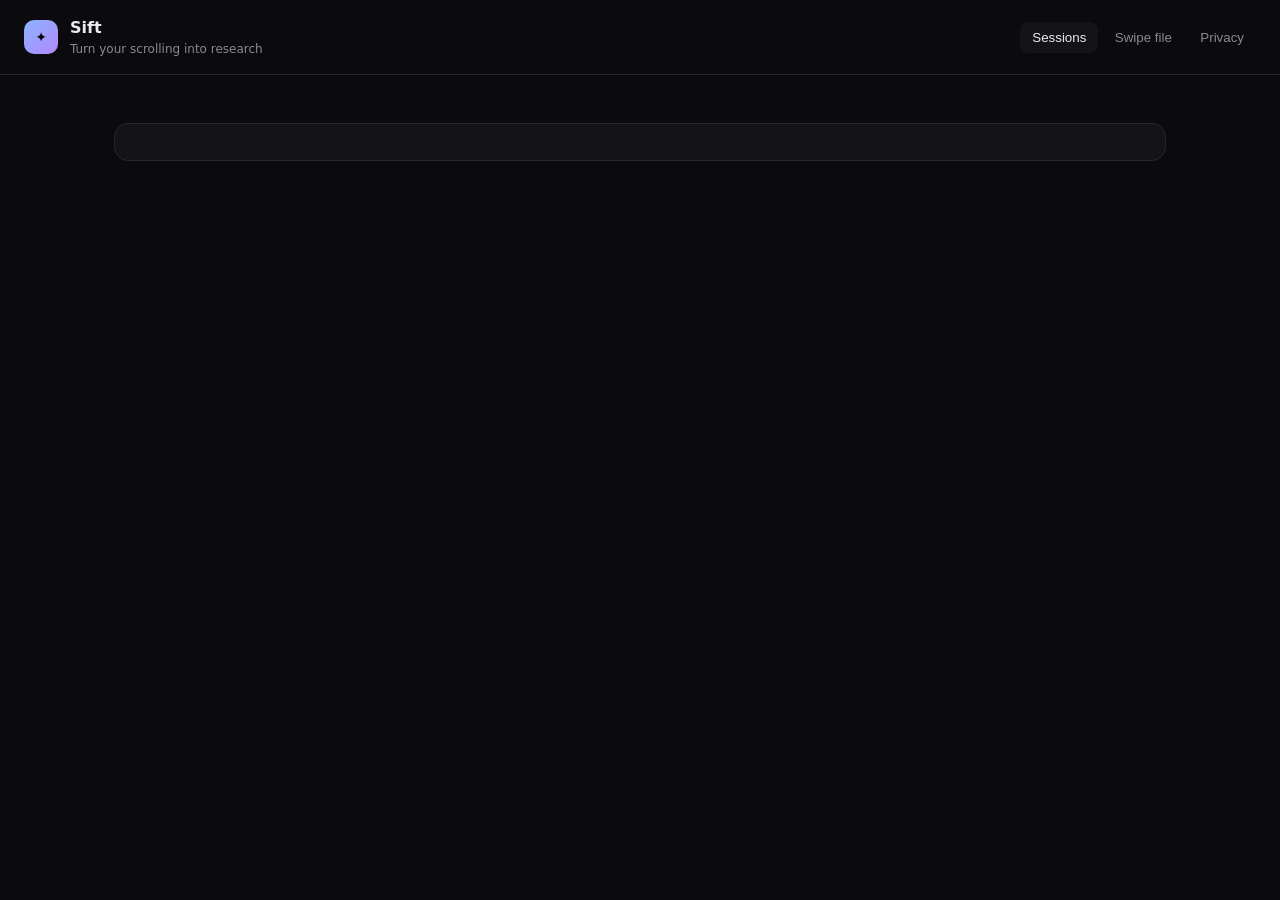
==== extension/dashboard/dashboard.html @ 5f5842a9 "Initial Sift project setup" ====
<!doctype html>
<html>
<head>
  <meta charset="utf-8" />
  <title>Sift — Dashboard</title>
  <link rel="stylesheet" href="dashboard.css" />
</head>
<body>
  <nav class="top">
    <div class="brand">
      <div class="logo">✦</div>
      <div>
        <div class="name">Sift</div>
        <div class="tag">Turn your scrolling into research</div>
      </div>
    </div>
    <div class="tabs">
      <button data-tab="sessions" class="active">Sessions</button>
      <button data-tab="saves">Swipe file</button>
      <button data-tab="privacy">Privacy</button>
    </div>
  </nav>

  <main>
    <section id="tab-sessions" class="tab">
      <div class="empty" id="sessionsEmpty" hidden>
        No sessions yet. Open X or LinkedIn, click the Sift icon, and flip Research Mode on.
      </div>
      <div id="sessionsList" class="list"></div>
      <div id="sessionDetail" class="detail"></div>
    </section>

    <section id="tab-saves" class="tab" hidden>
      <div class="empty" id="savesEmpty" hidden>
        No saves yet. Hover a post on X or LinkedIn and click “Save to Sift.”
      </div>
      <div id="savesList" class="saves-grid"></div>
    </section>

    <section id="tab-privacy" class="tab" hidden>
      <h2>What Sift captures</h2>
      <ul>
        <li>Visible post text + author handle on X and LinkedIn</li>
        <li>Dwell time (how long a post stayed on screen)</li>
        <li>Clicks you make inside post containers (comments / profile / link)</li>
        <li>Post URLs for later review</li>
      </ul>
      <h2>What Sift never captures</h2>
      <ul>
        <li>DMs, settings pages, or anything on a blocked path</li>
        <li>Keystrokes outside post-action buttons</li>
        <li>Screenshots (not in this version — opt-in only in the future)</li>
      </ul>
      <h2>Where it lives</h2>
      <p>All data lives in <code>chrome.storage.local</code> on this device. There is no server. Nothing is uploaded.</p>

      <div class="row">
        <button id="exportBtn" class="primary">Export JSON</button>
        <button id="wipeBtn" class="danger">Wipe all data</button>
      </div>
    </section>
  </main>

  <script src="../lib/storage.js"></script>
  <script src="../lib/analyzer.js"></script>
  <script src="dashboard.js"></script>
</body>
</html>
---- extension/dashboard/dashboard.css ----
:root {
    --bg: #0b0b0d;
    --panel: #141418;
    --panel2: #1b1b21;
    --line: #262630;
    --text: #eaeaf0;
    --mute: #8a8a96;
    --accent: #8ab4ff;
    --accent2: #b388ff;
    --danger: #ff5a5a;
    --good: #2ecc71;
  }
  * { box-sizing: border-box; }
  html, body { margin: 0; padding: 0; background: var(--bg); color: var(--text); font: 14px/1.5 -apple-system, system-ui, sans-serif; }
  a { color: var(--accent); }
  code { background: #222; padding: 1px 6px; border-radius: 4px; font-size: 12px; }
  
  .top {
    display: flex; justify-content: space-between; align-items: center;
    padding: 16px 24px; border-bottom: 1px solid var(--line);
    position: sticky; top: 0; background: var(--bg); z-index: 10;
  }
  .brand { display: flex; align-items: center; gap: 12px; }
  .logo {
    width: 34px; height: 34px; border-radius: 10px;
    background: linear-gradient(135deg, var(--accent), var(--accent2));
    display: grid; place-items: center; color: #0b0b0d; font-weight: 800;
  }
  .name { font-weight: 700; font-size: 16px; }
  .tag { color: var(--mute); font-size: 12px; }
  .tabs button {
    background: transparent; color: var(--mute); border: 0; padding: 8px 12px;
    border-radius: 8px; cursor: pointer; font: 600 13px inherit;
  }
  .tabs button.active { color: var(--text); background: var(--panel); }
  
  main { max-width: 1100px; margin: 0 auto; padding: 24px; }
  
  .empty {
    border: 1px dashed var(--line); border-radius: 12px;
    padding: 40px; text-align: center; color: var(--mute);
  }
  
  /* Sessions */
  .list { display: grid; gap: 10px; margin-bottom: 24px; }
  .session-card {
    background: var(--panel); border: 1px solid var(--line);
    border-radius: 12px; padding: 14px 16px; cursor: pointer;
    display: grid; grid-template-columns: 1fr auto; gap: 10px;
  }
  .session-card:hover { border-color: #3a3a44; }
  .session-card .title { font-weight: 600; }
  .session-card .sub { color: var(--mute); font-size: 12px; margin-top: 2px; }
  .session-card .stat { color: var(--accent); font-size: 12px; }
  
  .detail {
    background: var(--panel); border: 1px solid var(--line);
    border-radius: 14px; padding: 18px 20px;
  }
  .detail h2 { margin: 0 0 4px; }
  .detail .muted { color: var(--mute); font-size: 13px; margin-bottom: 16px; }
  .kpis { display: grid; grid-template-columns: repeat(4, 1fr); gap: 10px; margin-bottom: 18px; }
  .kpi {
    background: var(--panel2); border: 1px solid var(--line);
    border-radius: 10px; padding: 10px 12px;
  }
  .kpi .n { font-size: 20px; font-weight: 700; }
  .kpi .l { color: var(--mute); font-size: 11px; text-transform: uppercase; letter-spacing: 0.04em; }
  
  .section-title {
    font-size: 12px; color: var(--mute); letter-spacing: 0.08em;
    text-transform: uppercase; margin: 18px 0 8px;
  }
  .patterns { display: grid; gap: 8px; }
  .pattern-row {
    background: var(--panel2); border: 1px solid var(--line);
    border-radius: 10px; padding: 10px 12px; display: flex; justify-content: space-between;
  }
  .pattern-row .label { font-weight: 600; }
  .pattern-row .count { color: var(--mute); font-size: 12px; }
  .confidence {
    font-size: 10.5px; text-transform: uppercase; letter-spacing: 0.08em;
    padding: 2px 6px; border-radius: 4px; margin-left: 8px;
  }
  .confidence.low { background: #2a2a33; color: #aaa; }
  .confidence.medium { background: #2a3a2a; color: #8fe08f; }
  .confidence.high { background: #2d2a3a; color: #b388ff; }
  
  .paused-list { display: grid; gap: 10px; }
  .paused-card {
    background: var(--panel2); border: 1px solid var(--line);
    border-radius: 10px; padding: 12px 14px;
  }
  .paused-card .meta { color: var(--mute); font-size: 12px; }
  .paused-card .txt { margin: 6px 0; }
  .paused-card .row { display: flex; gap: 10px; align-items: center; font-size: 12px; }
  .hook-chip {
    background: #22222a; color: #ddd; border-radius: 999px;
    padding: 2px 8px; font-size: 11px;
  }
  
  .draft-ideas { display: grid; gap: 8px; }
  .draft-card {
    background: linear-gradient(135deg, #1a1a24, #17171b);
    border: 1px solid #2d2d3a; border-radius: 10px; padding: 12px 14px;
  }
  
  /* Saves */
  .saves-grid { display: grid; grid-template-columns: repeat(auto-fill, minmax(300px, 1fr)); gap: 12px; }
  .save-card {
    background: var(--panel); border: 1px solid var(--line);
    border-radius: 12px; padding: 12px 14px;
  }
  .save-card .head { display: flex; justify-content: space-between; color: var(--mute); font-size: 12px; }
  .save-card .txt { margin: 8px 0; }
  .save-card .hook { font-size: 11px; color: var(--accent); text-transform: uppercase; letter-spacing: 0.06em; }
  
  /* Privacy */
  h2 { font-size: 18px; margin: 20px 0 8px; }
  .row { display: flex; gap: 10px; margin-top: 24px; }
  button.primary, button.danger {
    border: 0; padding: 10px 14px; border-radius: 8px; font: 600 13px inherit; cursor: pointer;
  }
  button.primary { background: var(--accent); color: #0b0b0d; }
  button.danger { background: #3a1f1f; color: var(--danger); }
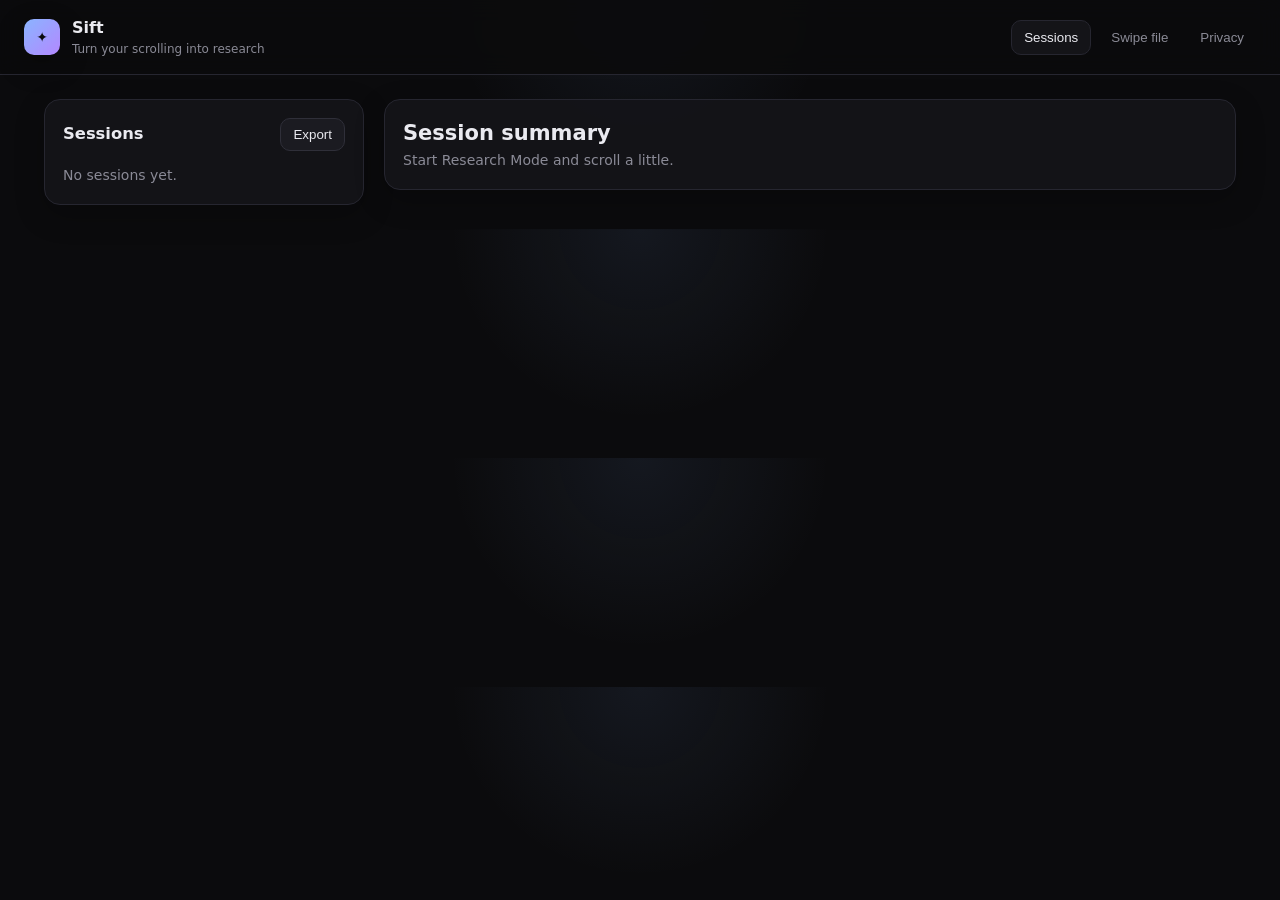
==== commit 92bbc989: "Improve LinkedIn capture and upgrade Sift dashboard" ====
--- a/extension/dashboard/dashboard.html
+++ b/extension/dashboard/dashboard.html
@@ -1,12 +1,13 @@
 <!doctype html>
-<html>
+<html lang="en">
 <head>
   <meta charset="utf-8" />
-  <title>Sift — Dashboard</title>
+  <meta name="viewport" content="width=device-width,initial-scale=1" />
+  <title>Sift Dashboard</title>
   <link rel="stylesheet" href="dashboard.css" />
 </head>
 <body>
-  <nav class="top">
+  <header class="topbar">
     <div class="brand">
       <div class="logo">✦</div>
       <div>
@@ -14,55 +15,67 @@
         <div class="tag">Turn your scrolling into research</div>
       </div>
     </div>
+
     <div class="tabs">
-      <button data-tab="sessions" class="active">Sessions</button>
-      <button data-tab="saves">Swipe file</button>
-      <button data-tab="privacy">Privacy</button>
+      <button class="active" data-tab="sessions" type="button">Sessions</button>
+      <button data-tab="swipe" type="button">Swipe file</button>
+      <button data-tab="privacy" type="button">Privacy</button>
     </div>
-  </nav>
+  </header>
 
-  <main>
+  <main class="shell">
     <section id="tab-sessions" class="tab">
-      <div class="empty" id="sessionsEmpty" hidden>
-        No sessions yet. Open X or LinkedIn, click the Sift icon, and flip Research Mode on.
+      <div class="grid">
+        <aside class="left-col">
+          <div class="panel">
+            <div class="panel-head">
+              <h3>Sessions</h3>
+              <button id="exportBtn" class="ghost-btn" type="button">Export</button>
+            </div>
+            <div id="sessionsEmpty" class="muted">No sessions yet.</div>
+            <div id="sessionsList" class="stack"></div>
+          </div>
+        </aside>
+
+        <section class="right-col">
+          <div id="sessionDetail" class="panel">
+            <h2>Session summary</h2>
+            <div class="muted">Start Research Mode and scroll a little.</div>
+          </div>
+        </section>
       </div>
-      <div id="sessionsList" class="list"></div>
-      <div id="sessionDetail" class="detail"></div>
     </section>
 
-    <section id="tab-saves" class="tab" hidden>
-      <div class="empty" id="savesEmpty" hidden>
-        No saves yet. Hover a post on X or LinkedIn and click “Save to Sift.”
+    <section id="tab-swipe" class="tab" hidden>
+      <div class="panel">
+        <div class="panel-head">
+          <h3>Swipe file</h3>
+          <button id="wipeBtn" class="danger-btn" type="button">Wipe all data</button>
+        </div>
+        <div id="savesEmpty" class="muted">No saved posts yet.</div>
+        <div id="savesList" class="saves-grid"></div>
       </div>
-      <div id="savesList" class="saves-grid"></div>
     </section>
 
     <section id="tab-privacy" class="tab" hidden>
-      <h2>What Sift captures</h2>
-      <ul>
-        <li>Visible post text + author handle on X and LinkedIn</li>
-        <li>Dwell time (how long a post stayed on screen)</li>
-        <li>Clicks you make inside post containers (comments / profile / link)</li>
-        <li>Post URLs for later review</li>
-      </ul>
-      <h2>What Sift never captures</h2>
-      <ul>
-        <li>DMs, settings pages, or anything on a blocked path</li>
-        <li>Keystrokes outside post-action buttons</li>
-        <li>Screenshots (not in this version — opt-in only in the future)</li>
-      </ul>
-      <h2>Where it lives</h2>
-      <p>All data lives in <code>chrome.storage.local</code> on this device. There is no server. Nothing is uploaded.</p>
-
-      <div class="row">
-        <button id="exportBtn" class="primary">Export JSON</button>
-        <button id="wipeBtn" class="danger">Wipe all data</button>
+      <div class="panel prose">
+        <h2>Privacy</h2>
+        <p class="muted">
+          Sift stores data locally on this device for the MVP.
+        </p>
+        <ul>
+          <li>Visible post text and author</li>
+          <li>Dwell time per post</li>
+          <li>Clicks on comments, profiles, and links</li>
+          <li>Saved posts and session summaries</li>
+        </ul>
+        <p class="muted">
+          No server is required for this version.
+        </p>
       </div>
     </section>
   </main>
 
-  <script src="../lib/storage.js"></script>
-  <script src="../lib/analyzer.js"></script>
-  <script src="dashboard.js"></script>
+  <script src="dashboard-main.js"></script>
 </body>
 </html>
--- a/extension/dashboard/dashboard.css
+++ b/extension/dashboard/dashboard.css
@@ -1,125 +1,405 @@
 :root {
-    --bg: #0b0b0d;
-    --panel: #141418;
-    --panel2: #1b1b21;
-    --line: #262630;
-    --text: #eaeaf0;
-    --mute: #8a8a96;
-    --accent: #8ab4ff;
-    --accent2: #b388ff;
-    --danger: #ff5a5a;
-    --good: #2ecc71;
-  }
-  * { box-sizing: border-box; }
-  html, body { margin: 0; padding: 0; background: var(--bg); color: var(--text); font: 14px/1.5 -apple-system, system-ui, sans-serif; }
-  a { color: var(--accent); }
-  code { background: #222; padding: 1px 6px; border-radius: 4px; font-size: 12px; }
-  
-  .top {
-    display: flex; justify-content: space-between; align-items: center;
-    padding: 16px 24px; border-bottom: 1px solid var(--line);
-    position: sticky; top: 0; background: var(--bg); z-index: 10;
-  }
-  .brand { display: flex; align-items: center; gap: 12px; }
-  .logo {
-    width: 34px; height: 34px; border-radius: 10px;
-    background: linear-gradient(135deg, var(--accent), var(--accent2));
-    display: grid; place-items: center; color: #0b0b0d; font-weight: 800;
-  }
-  .name { font-weight: 700; font-size: 16px; }
-  .tag { color: var(--mute); font-size: 12px; }
-  .tabs button {
-    background: transparent; color: var(--mute); border: 0; padding: 8px 12px;
-    border-radius: 8px; cursor: pointer; font: 600 13px inherit;
-  }
-  .tabs button.active { color: var(--text); background: var(--panel); }
-  
-  main { max-width: 1100px; margin: 0 auto; padding: 24px; }
-  
-  .empty {
-    border: 1px dashed var(--line); border-radius: 12px;
-    padding: 40px; text-align: center; color: var(--mute);
-  }
-  
-  /* Sessions */
-  .list { display: grid; gap: 10px; margin-bottom: 24px; }
-  .session-card {
-    background: var(--panel); border: 1px solid var(--line);
-    border-radius: 12px; padding: 14px 16px; cursor: pointer;
-    display: grid; grid-template-columns: 1fr auto; gap: 10px;
-  }
-  .session-card:hover { border-color: #3a3a44; }
-  .session-card .title { font-weight: 600; }
-  .session-card .sub { color: var(--mute); font-size: 12px; margin-top: 2px; }
-  .session-card .stat { color: var(--accent); font-size: 12px; }
-  
-  .detail {
-    background: var(--panel); border: 1px solid var(--line);
-    border-radius: 14px; padding: 18px 20px;
-  }
-  .detail h2 { margin: 0 0 4px; }
-  .detail .muted { color: var(--mute); font-size: 13px; margin-bottom: 16px; }
-  .kpis { display: grid; grid-template-columns: repeat(4, 1fr); gap: 10px; margin-bottom: 18px; }
-  .kpi {
-    background: var(--panel2); border: 1px solid var(--line);
-    border-radius: 10px; padding: 10px 12px;
-  }
-  .kpi .n { font-size: 20px; font-weight: 700; }
-  .kpi .l { color: var(--mute); font-size: 11px; text-transform: uppercase; letter-spacing: 0.04em; }
-  
-  .section-title {
-    font-size: 12px; color: var(--mute); letter-spacing: 0.08em;
-    text-transform: uppercase; margin: 18px 0 8px;
-  }
-  .patterns { display: grid; gap: 8px; }
-  .pattern-row {
-    background: var(--panel2); border: 1px solid var(--line);
-    border-radius: 10px; padding: 10px 12px; display: flex; justify-content: space-between;
-  }
-  .pattern-row .label { font-weight: 600; }
-  .pattern-row .count { color: var(--mute); font-size: 12px; }
-  .confidence {
-    font-size: 10.5px; text-transform: uppercase; letter-spacing: 0.08em;
-    padding: 2px 6px; border-radius: 4px; margin-left: 8px;
-  }
-  .confidence.low { background: #2a2a33; color: #aaa; }
-  .confidence.medium { background: #2a3a2a; color: #8fe08f; }
-  .confidence.high { background: #2d2a3a; color: #b388ff; }
-  
-  .paused-list { display: grid; gap: 10px; }
-  .paused-card {
-    background: var(--panel2); border: 1px solid var(--line);
-    border-radius: 10px; padding: 12px 14px;
-  }
-  .paused-card .meta { color: var(--mute); font-size: 12px; }
-  .paused-card .txt { margin: 6px 0; }
-  .paused-card .row { display: flex; gap: 10px; align-items: center; font-size: 12px; }
-  .hook-chip {
-    background: #22222a; color: #ddd; border-radius: 999px;
-    padding: 2px 8px; font-size: 11px;
-  }
-  
-  .draft-ideas { display: grid; gap: 8px; }
-  .draft-card {
-    background: linear-gradient(135deg, #1a1a24, #17171b);
-    border: 1px solid #2d2d3a; border-radius: 10px; padding: 12px 14px;
-  }
-  
-  /* Saves */
-  .saves-grid { display: grid; grid-template-columns: repeat(auto-fill, minmax(300px, 1fr)); gap: 12px; }
-  .save-card {
-    background: var(--panel); border: 1px solid var(--line);
-    border-radius: 12px; padding: 12px 14px;
-  }
-  .save-card .head { display: flex; justify-content: space-between; color: var(--mute); font-size: 12px; }
-  .save-card .txt { margin: 8px 0; }
-  .save-card .hook { font-size: 11px; color: var(--accent); text-transform: uppercase; letter-spacing: 0.06em; }
-  
-  /* Privacy */
-  h2 { font-size: 18px; margin: 20px 0 8px; }
-  .row { display: flex; gap: 10px; margin-top: 24px; }
-  button.primary, button.danger {
-    border: 0; padding: 10px 14px; border-radius: 8px; font: 600 13px inherit; cursor: pointer;
-  }
-  button.primary { background: var(--accent); color: #0b0b0d; }
-  button.danger { background: #3a1f1f; color: var(--danger); }+  --bg: #0b0b0d;
+  --panel: #141418;
+  --panel2: #1b1b21;
+  --line: #262630;
+  --line-soft: #2f2f39;
+  --text: #eaeaf0;
+  --mute: #8a8a96;
+  --accent: #8ab4ff;
+  --accent2: #b388ff;
+  --danger: #ff5a5a;
+  --good: #2ecc71;
+  --shadow: 0 10px 30px rgba(0, 0, 0, 0.24);
+}
+
+* { box-sizing: border-box; }
+
+html, body {
+  margin: 0;
+  padding: 0;
+  background: radial-gradient(circle at top, rgba(138,180,255,0.08), transparent 28%), var(--bg);
+  color: var(--text);
+  font: 14px/1.5 -apple-system, BlinkMacSystemFont, system-ui, sans-serif;
+}
+
+a {
+  color: var(--accent);
+  text-decoration: none;
+}
+
+a:hover {
+  text-decoration: underline;
+}
+
+.topbar {
+  display: flex;
+  justify-content: space-between;
+  align-items: center;
+  gap: 16px;
+  padding: 16px 24px;
+  border-bottom: 1px solid var(--line);
+  position: sticky;
+  top: 0;
+  background: rgba(11, 11, 13, 0.92);
+  backdrop-filter: blur(12px);
+  z-index: 20;
+}
+
+.brand {
+  display: flex;
+  align-items: center;
+  gap: 12px;
+}
+
+.logo {
+  width: 36px;
+  height: 36px;
+  border-radius: 10px;
+  background: linear-gradient(135deg, var(--accent), var(--accent2));
+  display: grid;
+  place-items: center;
+  color: #0b0b0d;
+  font-weight: 800;
+  box-shadow: var(--shadow);
+}
+
+.name {
+  font-weight: 700;
+  font-size: 16px;
+}
+
+.tag {
+  color: var(--mute);
+  font-size: 12px;
+}
+
+.tabs {
+  display: flex;
+  gap: 8px;
+}
+
+.tabs button {
+  background: transparent;
+  color: var(--mute);
+  border: 0;
+  padding: 9px 12px;
+  border-radius: 10px;
+  cursor: pointer;
+  font: 600 13px inherit;
+}
+
+.tabs button.active {
+  color: var(--text);
+  background: var(--panel);
+  border: 1px solid var(--line);
+}
+
+.shell {
+  max-width: 1240px;
+  margin: 0 auto;
+  padding: 24px;
+}
+
+.grid {
+  display: grid;
+  grid-template-columns: 320px minmax(0, 1fr);
+  gap: 20px;
+  align-items: start;
+}
+
+.left-col,
+.right-col {
+  min-width: 0;
+}
+
+.panel {
+  background: rgba(20, 20, 24, 0.92);
+  border: 1px solid var(--line);
+  border-radius: 16px;
+  padding: 18px;
+  box-shadow: var(--shadow);
+}
+
+.panel-head {
+  display: flex;
+  justify-content: space-between;
+  align-items: center;
+  gap: 12px;
+  margin-bottom: 14px;
+}
+
+.panel-head h3,
+.panel h2 {
+  margin: 0;
+}
+
+.stack {
+  display: grid;
+  gap: 10px;
+}
+
+.muted {
+  color: var(--mute);
+}
+
+.ghost-btn,
+.danger-btn {
+  border: 1px solid var(--line-soft);
+  background: var(--panel2);
+  color: var(--text);
+  border-radius: 10px;
+  padding: 8px 12px;
+  font: 600 13px inherit;
+  cursor: pointer;
+}
+
+.danger-btn {
+  color: var(--danger);
+  border-color: rgba(255, 90, 90, 0.24);
+  background: rgba(255, 90, 90, 0.08);
+}
+
+.hero-card {
+  background: linear-gradient(135deg, rgba(138,180,255,0.10), rgba(179,136,255,0.08));
+  border: 1px solid rgba(138,180,255,0.16);
+  border-radius: 16px;
+  padding: 18px;
+  margin-bottom: 16px;
+}
+
+.hero-label {
+  color: var(--accent);
+  font-size: 11px;
+  font-weight: 700;
+  letter-spacing: 0.08em;
+  text-transform: uppercase;
+  margin-bottom: 8px;
+}
+
+.hero-card h2 {
+  font-size: 24px;
+  line-height: 1.2;
+  margin: 0 0 8px;
+  max-width: 900px;
+}
+
+.kpis {
+  display: grid;
+  grid-template-columns: repeat(4, minmax(0, 1fr));
+  gap: 12px;
+  margin: 0 0 18px;
+}
+
+.kpi {
+  background: var(--panel2);
+  border: 1px solid var(--line);
+  border-radius: 14px;
+  padding: 14px;
+}
+
+.kpi .n {
+  font-size: 20px;
+  font-weight: 700;
+}
+
+.kpi .l {
+  color: var(--mute);
+  font-size: 11px;
+  text-transform: uppercase;
+  letter-spacing: 0.06em;
+  margin-top: 4px;
+}
+
+.insight-grid {
+  display: grid;
+  grid-template-columns: repeat(3, minmax(0, 1fr));
+  gap: 12px;
+  margin-bottom: 18px;
+}
+
+.mini-panel {
+  background: var(--panel2);
+  border: 1px solid var(--line);
+  border-radius: 14px;
+  padding: 14px;
+}
+
+.section-title {
+  font-size: 11px;
+  color: var(--mute);
+  letter-spacing: 0.08em;
+  text-transform: uppercase;
+  margin: 0 0 10px;
+}
+
+.pattern-row,
+.signal-row {
+  display: flex;
+  justify-content: space-between;
+  gap: 12px;
+  align-items: center;
+  background: rgba(255,255,255,0.02);
+  border: 1px solid rgba(255,255,255,0.03);
+  border-radius: 10px;
+  padding: 10px 12px;
+  margin-bottom: 8px;
+}
+
+.pattern-row:last-child,
+.signal-row:last-child {
+  margin-bottom: 0;
+}
+
+.pattern-row .label,
+.signal-row strong {
+  font-weight: 600;
+}
+
+.pattern-row .count,
+.signal-row span {
+  color: var(--mute);
+  font-size: 12px;
+}
+
+.session-card {
+  background: var(--panel2);
+  border: 1px solid var(--line);
+  border-radius: 14px;
+  padding: 14px;
+  cursor: pointer;
+  display: grid;
+  grid-template-columns: 1fr auto;
+  gap: 10px;
+  transition: transform 0.12s ease, border-color 0.12s ease;
+}
+
+.session-card:hover {
+  border-color: rgba(138,180,255,0.28);
+  transform: translateY(-1px);
+}
+
+.session-card .title {
+  font-weight: 700;
+}
+
+.session-card .sub {
+  color: var(--mute);
+  font-size: 12px;
+  margin-top: 4px;
+}
+
+.session-card .stat {
+  color: var(--accent);
+  font-size: 12px;
+  align-self: start;
+}
+
+.live-chip {
+  color: var(--good);
+  font-size: 12px;
+}
+
+.paused-list,
+.draft-list {
+  display: grid;
+  gap: 12px;
+}
+
+.paused-card,
+.draft-card,
+.save-card {
+  background: var(--panel2);
+  border: 1px solid var(--line);
+  border-radius: 14px;
+  padding: 14px;
+}
+
+.paused-card .meta,
+.save-card .head {
+  color: var(--mute);
+  font-size: 12px;
+}
+
+.paused-card .txt,
+.save-card .txt {
+  margin: 8px 0 10px;
+  font-size: 15px;
+  line-height: 1.55;
+}
+
+.paused-card .row {
+  display: flex;
+  justify-content: flex-end;
+}
+
+.draft-card {
+  background: linear-gradient(135deg, rgba(138,180,255,0.08), rgba(179,136,255,0.06));
+  border-color: rgba(138,180,255,0.16);
+}
+
+.saves-grid {
+  display: grid;
+  grid-template-columns: repeat(auto-fill, minmax(290px, 1fr));
+  gap: 12px;
+}
+
+.save-hook {
+  display: inline-flex;
+  margin-top: 10px;
+  margin-bottom: 8px;
+  padding: 4px 8px;
+  border-radius: 999px;
+  background: rgba(138,180,255,0.10);
+  color: var(--accent);
+  font-size: 11px;
+  font-weight: 700;
+  letter-spacing: 0.04em;
+  text-transform: uppercase;
+}
+
+.prose ul {
+  margin-top: 8px;
+  padding-left: 18px;
+}
+
+.prose li {
+  margin: 6px 0;
+}
+
+@media (max-width: 980px) {
+  .grid {
+    grid-template-columns: 1fr;
+  }
+
+  .kpis,
+  .insight-grid {
+    grid-template-columns: repeat(2, minmax(0, 1fr));
+  }
+}
+
+@media (max-width: 640px) {
+  .shell {
+    padding: 16px;
+  }
+
+  .topbar {
+    padding: 14px 16px;
+    flex-direction: column;
+    align-items: flex-start;
+  }
+
+  .tabs {
+    width: 100%;
+    overflow-x: auto;
+  }
+
+  .kpis,
+  .insight-grid {
+    grid-template-columns: 1fr;
+  }
+
+  .hero-card h2 {
+    font-size: 20px;
+  }
+}
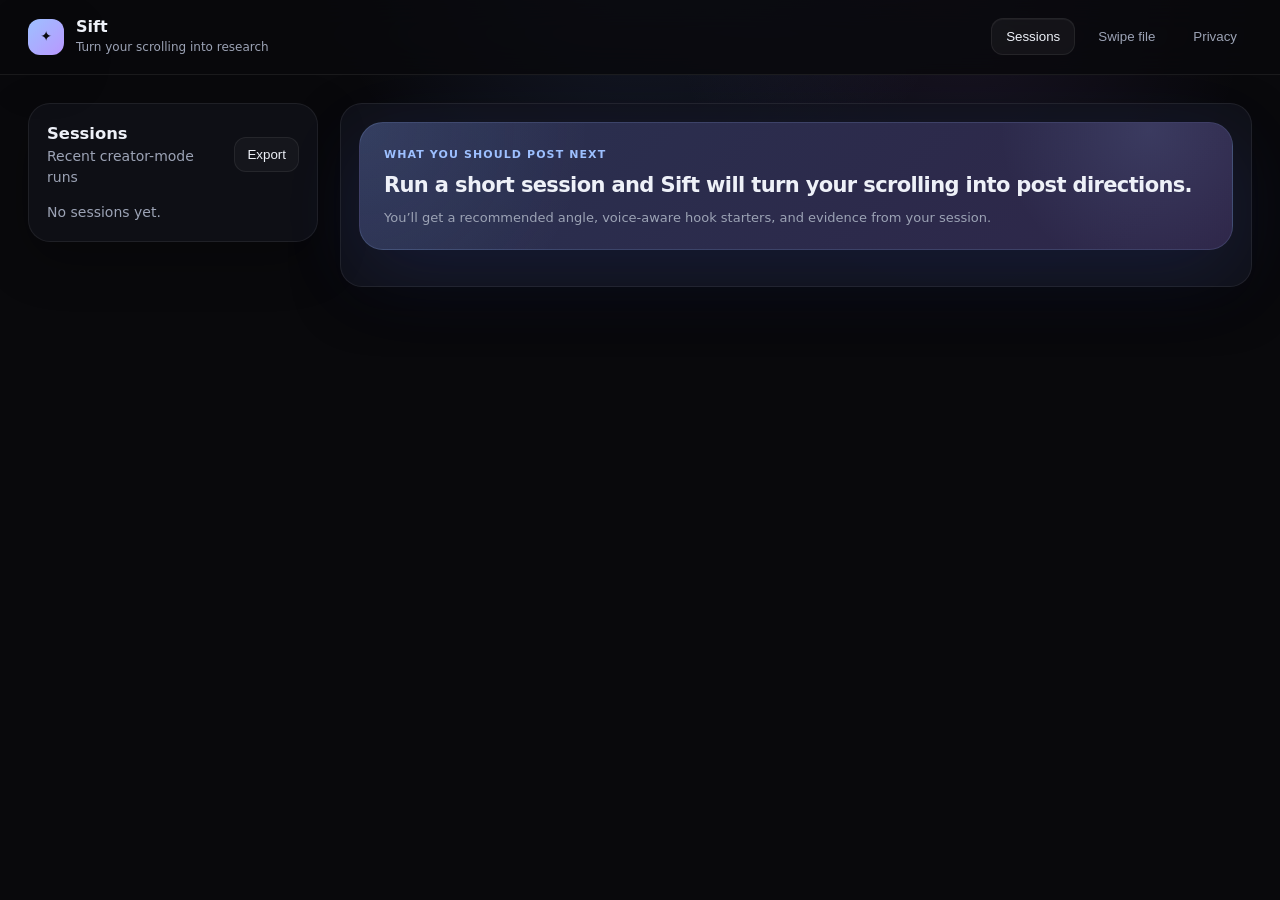
==== commit cde804d1: "Refine creator-mode dashboard and stabilize extension flow" ====
--- a/extension/dashboard/dashboard.html
+++ b/extension/dashboard/dashboard.html
@@ -16,31 +16,40 @@
       </div>
     </div>
 
-    <div class="tabs">
+    <nav class="tabs" aria-label="Dashboard sections">
       <button class="active" data-tab="sessions" type="button">Sessions</button>
       <button data-tab="swipe" type="button">Swipe file</button>
       <button data-tab="privacy" type="button">Privacy</button>
-    </div>
+    </nav>
   </header>
 
   <main class="shell">
     <section id="tab-sessions" class="tab">
       <div class="grid">
         <aside class="left-col">
-          <div class="panel">
+          <div class="panel session-rail">
             <div class="panel-head">
-              <h3>Sessions</h3>
+              <div>
+                <h3>Sessions</h3>
+                <div class="muted">Recent creator-mode runs</div>
+              </div>
               <button id="exportBtn" class="ghost-btn" type="button">Export</button>
             </div>
+
             <div id="sessionsEmpty" class="muted">No sessions yet.</div>
             <div id="sessionsList" class="stack"></div>
           </div>
         </aside>
 
         <section class="right-col">
-          <div id="sessionDetail" class="panel">
-            <h2>Session summary</h2>
-            <div class="muted">Start Research Mode and scroll a little.</div>
+          <div id="sessionDetail" class="panel detail-panel">
+            <div class="hero-card">
+              <div class="hero-label">What you should post next</div>
+              <h2>Run a short session and Sift will turn your scrolling into post directions.</h2>
+              <div class="muted">
+                You’ll get a recommended angle, voice-aware hook starters, and evidence from your session.
+              </div>
+            </div>
           </div>
         </section>
       </div>
@@ -49,9 +58,13 @@
     <section id="tab-swipe" class="tab" hidden>
       <div class="panel">
         <div class="panel-head">
-          <h3>Swipe file</h3>
+          <div>
+            <h3>Swipe file</h3>
+            <div class="muted">Posts you explicitly saved to revisit later</div>
+          </div>
           <button id="wipeBtn" class="danger-btn" type="button">Wipe all data</button>
         </div>
+
         <div id="savesEmpty" class="muted">No saved posts yet.</div>
         <div id="savesList" class="saves-grid"></div>
       </div>
--- a/extension/dashboard/dashboard.css
+++ b/extension/dashboard/dashboard.css
@@ -1,26 +1,41 @@
 :root {
-  --bg: #0b0b0d;
-  --panel: #141418;
-  --panel2: #1b1b21;
-  --line: #262630;
-  --line-soft: #2f2f39;
-  --text: #eaeaf0;
-  --mute: #8a8a96;
-  --accent: #8ab4ff;
-  --accent2: #b388ff;
-  --danger: #ff5a5a;
-  --good: #2ecc71;
-  --shadow: 0 10px 30px rgba(0, 0, 0, 0.24);
-}
-
-* { box-sizing: border-box; }
-
-html, body {
+  --bg: #09090c;
+  --bg-soft: #0f1015;
+  --panel: rgba(19, 20, 28, 0.84);
+  --panel-2: rgba(24, 25, 35, 0.88);
+  --panel-3: rgba(33, 35, 48, 0.82);
+  --line: rgba(255, 255, 255, 0.07);
+  --line-soft: rgba(255, 255, 255, 0.04);
+  --text: #eef1f8;
+  --mute: #9ca3b5;
+  --mute-2: #7d8596;
+  --accent: #9dc0ff;
+  --accent-2: #b998ff;
+  --danger: #ff6a6a;
+  --good: #37d67a;
+  --shadow: 0 18px 50px rgba(0, 0, 0, 0.28);
+  --hero-shadow: 0 24px 80px rgba(68, 98, 255, 0.12);
+  --radius: 18px;
+}
+
+* {
+  box-sizing: border-box;
+}
+
+html,
+body {
   margin: 0;
   padding: 0;
-  background: radial-gradient(circle at top, rgba(138,180,255,0.08), transparent 28%), var(--bg);
+  background:
+    radial-gradient(circle at 50% -10%, rgba(121, 160, 255, 0.16), transparent 28%),
+    radial-gradient(circle at 75% 0%, rgba(179, 136, 255, 0.10), transparent 22%),
+    var(--bg);
   color: var(--text);
   font: 14px/1.5 -apple-system, BlinkMacSystemFont, system-ui, sans-serif;
+}
+
+body {
+  min-height: 100vh;
 }
 
 a {
@@ -33,17 +48,17 @@
 }
 
 .topbar {
+  position: sticky;
+  top: 0;
+  z-index: 30;
   display: flex;
   justify-content: space-between;
   align-items: center;
-  gap: 16px;
-  padding: 16px 24px;
+  gap: 18px;
+  padding: 18px 28px;
   border-bottom: 1px solid var(--line);
-  position: sticky;
-  top: 0;
-  background: rgba(11, 11, 13, 0.92);
-  backdrop-filter: blur(12px);
-  z-index: 20;
+  background: rgba(9, 9, 12, 0.84);
+  backdrop-filter: blur(16px);
 }
 
 .brand {
@@ -55,56 +70,68 @@
 .logo {
   width: 36px;
   height: 36px;
-  border-radius: 10px;
-  background: linear-gradient(135deg, var(--accent), var(--accent2));
+  border-radius: 12px;
+  background: linear-gradient(135deg, var(--accent), var(--accent-2));
   display: grid;
   place-items: center;
-  color: #0b0b0d;
-  font-weight: 800;
+  color: #0a0a0f;
+  font-weight: 900;
   box-shadow: var(--shadow);
+  flex: 0 0 auto;
 }
 
 .name {
-  font-weight: 700;
   font-size: 16px;
+  font-weight: 700;
+  line-height: 1.1;
 }
 
 .tag {
   color: var(--mute);
   font-size: 12px;
+  margin-top: 2px;
 }
 
 .tabs {
   display: flex;
+  align-items: center;
   gap: 8px;
 }
 
 .tabs button {
+  appearance: none;
+  border: 1px solid transparent;
   background: transparent;
   color: var(--mute);
-  border: 0;
-  padding: 9px 12px;
-  border-radius: 10px;
+  padding: 10px 14px;
+  border-radius: 12px;
   cursor: pointer;
   font: 600 13px inherit;
+  transition: 0.15s ease;
+}
+
+.tabs button:hover {
+  color: var(--text);
+  background: rgba(255, 255, 255, 0.03);
 }
 
 .tabs button.active {
   color: var(--text);
-  background: var(--panel);
-  border: 1px solid var(--line);
+  background: rgba(255, 255, 255, 0.045);
+  border-color: var(--line);
+  box-shadow: inset 0 1px 0 rgba(255, 255, 255, 0.04);
 }
 
 .shell {
-  max-width: 1240px;
+  max-width: 1320px;
   margin: 0 auto;
-  padding: 24px;
+  padding: 28px;
 }
 
 .grid {
   display: grid;
-  grid-template-columns: 320px minmax(0, 1fr);
-  gap: 20px;
+  grid-template-columns: 290px minmax(0, 1fr);
+  gap: 22px;
   align-items: start;
 }
 
@@ -113,12 +140,21 @@
   min-width: 0;
 }
 
+.left-col {
+  position: sticky;
+  top: 96px;
+}
+
 .panel {
-  background: rgba(20, 20, 24, 0.92);
+  background: var(--panel);
   border: 1px solid var(--line);
-  border-radius: 16px;
+  border-radius: 22px;
   padding: 18px;
   box-shadow: var(--shadow);
+}
+
+.left-col .panel {
+  background: rgba(19, 20, 28, 0.62);
 }
 
 .panel-head {
@@ -145,90 +181,126 @@
 
 .ghost-btn,
 .danger-btn {
-  border: 1px solid var(--line-soft);
-  background: var(--panel2);
+  appearance: none;
+  border: 1px solid var(--line);
+  background: rgba(255, 255, 255, 0.03);
   color: var(--text);
-  border-radius: 10px;
-  padding: 8px 12px;
+  border-radius: 12px;
+  padding: 9px 12px;
   font: 600 13px inherit;
   cursor: pointer;
+  transition: 0.15s ease;
+}
+
+.ghost-btn:hover,
+.danger-btn:hover {
+  transform: translateY(-1px);
 }
 
 .danger-btn {
   color: var(--danger);
-  border-color: rgba(255, 90, 90, 0.24);
-  background: rgba(255, 90, 90, 0.08);
+  border-color: rgba(255, 106, 106, 0.22);
+  background: rgba(255, 106, 106, 0.08);
 }
 
 .hero-card {
-  background: linear-gradient(135deg, rgba(138,180,255,0.10), rgba(179,136,255,0.08));
-  border: 1px solid rgba(138,180,255,0.16);
-  border-radius: 16px;
-  padding: 18px;
-  margin-bottom: 16px;
+  position: relative;
+  overflow: hidden;
+  background:
+    radial-gradient(circle at 0% 0%, rgba(157, 192, 255, 0.10), transparent 26%),
+    linear-gradient(135deg, rgba(45, 53, 87, 0.88), rgba(50, 41, 79, 0.88));
+  border: 1px solid rgba(157, 192, 255, 0.16);
+  border-radius: 24px;
+  padding: 24px 24px 22px;
+  margin-bottom: 18px;
+  box-shadow: var(--hero-shadow);
+}
+
+.hero-card::after {
+  content: "";
+  position: absolute;
+  inset: auto -10% -40% auto;
+  width: 340px;
+  height: 340px;
+  border-radius: 999px;
+  background: radial-gradient(circle, rgba(157, 192, 255, 0.12), transparent 62%);
+  pointer-events: none;
 }
 
 .hero-label {
   color: var(--accent);
   font-size: 11px;
-  font-weight: 700;
-  letter-spacing: 0.08em;
+  font-weight: 800;
+  letter-spacing: 0.1em;
   text-transform: uppercase;
-  margin-bottom: 8px;
+  margin-bottom: 10px;
+  position: relative;
+  z-index: 1;
 }
 
 .hero-card h2 {
-  font-size: 24px;
-  line-height: 1.2;
-  margin: 0 0 8px;
+  position: relative;
+  z-index: 1;
+  margin: 0 0 10px;
+  font-size: 21px;
+  line-height: 1.18;
+  letter-spacing: -0.03em;
   max-width: 900px;
 }
 
+.hero-card .muted {
+  position: relative;
+  z-index: 1;
+  font-size: 13px;
+}
+
 .kpis {
   display: grid;
   grid-template-columns: repeat(4, minmax(0, 1fr));
-  gap: 12px;
-  margin: 0 0 18px;
+  gap: 10px;
+  margin: 0 0 22px;
 }
 
 .kpi {
-  background: var(--panel2);
-  border: 1px solid var(--line);
-  border-radius: 14px;
-  padding: 14px;
+  background: rgba(255, 255, 255, 0.025);
+  border: 1px solid var(--line-soft);
+  border-radius: 16px;
+  padding: 14px 14px 12px;
 }
 
 .kpi .n {
-  font-size: 20px;
-  font-weight: 700;
+  font-size: 17px;
+  font-weight: 700;
+  letter-spacing: -0.02em;
 }
 
 .kpi .l {
-  color: var(--mute);
+  color: var(--mute-2);
+  font-size: 10px;
+  text-transform: uppercase;
+  letter-spacing: 0.09em;
+  margin-top: 5px;
+}
+
+.insight-grid {
+  display: grid;
+  grid-template-columns: repeat(2, minmax(0, 1fr));
+  gap: 14px;
+  margin-bottom: 18px;
+}
+
+.mini-panel {
+  background: rgba(255, 255, 255, 0.025);
+  border: 1px solid var(--line-soft);
+  border-radius: 18px;
+  padding: 16px;
+}
+
+.section-title {
+  color: var(--mute-2);
   font-size: 11px;
-  text-transform: uppercase;
-  letter-spacing: 0.06em;
-  margin-top: 4px;
-}
-
-.insight-grid {
-  display: grid;
-  grid-template-columns: repeat(3, minmax(0, 1fr));
-  gap: 12px;
-  margin-bottom: 18px;
-}
-
-.mini-panel {
-  background: var(--panel2);
-  border: 1px solid var(--line);
-  border-radius: 14px;
-  padding: 14px;
-}
-
-.section-title {
-  font-size: 11px;
-  color: var(--mute);
-  letter-spacing: 0.08em;
+  font-weight: 700;
+  letter-spacing: 0.1em;
   text-transform: uppercase;
   margin: 0 0 10px;
 }
@@ -238,11 +310,11 @@
   display: flex;
   justify-content: space-between;
   gap: 12px;
-  align-items: center;
-  background: rgba(255,255,255,0.02);
-  border: 1px solid rgba(255,255,255,0.03);
-  border-radius: 10px;
-  padding: 10px 12px;
+  align-items: flex-start;
+  background: rgba(255, 255, 255, 0.025);
+  border: 1px solid rgba(255, 255, 255, 0.035);
+  border-radius: 12px;
+  padding: 11px 12px;
   margin-bottom: 8px;
 }
 
@@ -251,9 +323,9 @@
   margin-bottom: 0;
 }
 
-.pattern-row .label,
-.signal-row strong {
+.pattern-row .label {
   font-weight: 600;
+  line-height: 1.4;
 }
 
 .pattern-row .count,
@@ -262,37 +334,45 @@
   font-size: 12px;
 }
 
+.signal-row strong {
+  font-weight: 700;
+  font-size: 13px;
+}
+
 .session-card {
-  background: var(--panel2);
-  border: 1px solid var(--line);
-  border-radius: 14px;
+  background: rgba(255, 255, 255, 0.03);
+  border: 1px solid var(--line-soft);
+  border-radius: 16px;
   padding: 14px;
   cursor: pointer;
   display: grid;
   grid-template-columns: 1fr auto;
   gap: 10px;
-  transition: transform 0.12s ease, border-color 0.12s ease;
+  transition: 0.14s ease;
 }
 
 .session-card:hover {
-  border-color: rgba(138,180,255,0.28);
   transform: translateY(-1px);
+  border-color: rgba(157, 192, 255, 0.20);
+  background: rgba(255, 255, 255, 0.045);
 }
 
 .session-card .title {
   font-weight: 700;
+  letter-spacing: -0.01em;
 }
 
 .session-card .sub {
   color: var(--mute);
   font-size: 12px;
-  margin-top: 4px;
+  margin-top: 5px;
 }
 
 .session-card .stat {
   color: var(--accent);
   font-size: 12px;
   align-self: start;
+  font-weight: 600;
 }
 
 .live-chip {
@@ -300,42 +380,121 @@
   font-size: 12px;
 }
 
-.paused-list,
 .draft-list {
   display: grid;
+  gap: 14px;
+}
+
+.draft-card {
+  position: relative;
+  overflow: hidden;
+  background:
+    linear-gradient(135deg, rgba(36, 41, 66, 0.92), rgba(38, 32, 62, 0.88));
+  border: 1px solid rgba(157, 192, 255, 0.12);
+  border-radius: 22px;
+  padding: 18px;
+  box-shadow: 0 14px 42px rgba(0, 0, 0, 0.20);
+}
+
+.draft-card::before {
+  content: "";
+  position: absolute;
+  inset: 0 auto 0 0;
+  width: 4px;
+  background: linear-gradient(180deg, var(--accent), var(--accent-2));
+  opacity: 0.95;
+}
+
+.draft-card > div:first-child {
+  font-size: 19px;
+  line-height: 1.2;
+  letter-spacing: -0.03em;
+  margin-bottom: 10px !important;
+  padding-left: 2px;
+}
+
+.draft-card .muted {
+  color: #c0c6d7;
+  font-size: 14px;
+  line-height: 1.55;
+}
+
+.draft-card .muted strong {
+  color: var(--text);
+  font-weight: 700;
+}
+
+.draft-card .section-title {
+  margin-top: 14px !important;
+  margin-bottom: 8px !important;
+}
+
+.draft-card .stack {
+  gap: 8px;
+}
+
+.draft-card .pattern-row {
+  background: rgba(255, 255, 255, 0.04);
+  border-color: rgba(255, 255, 255, 0.04);
+  padding: 12px 13px;
+}
+
+.draft-card .pattern-row .label {
+  font-size: 15px;
+  line-height: 1.45;
+  font-weight: 650;
+}
+
+.draft-card .muted:last-child {
+  margin-top: 12px !important;
+  color: var(--mute);
+}
+
+.paused-list {
+  display: grid;
   gap: 12px;
 }
 
-.paused-card,
-.draft-card,
+.paused-card {
+  background: rgba(255, 255, 255, 0.022);
+  border: 1px solid var(--line-soft);
+  border-radius: 16px;
+  padding: 14px;
+}
+
+.paused-card .meta {
+  color: var(--mute);
+  font-size: 12px;
+}
+
+.paused-card .txt {
+  margin: 8px 0 10px;
+  font-size: 14px;
+  line-height: 1.55;
+  color: #dde2ee;
+}
+
+.paused-card .row {
+  display: flex;
+  justify-content: flex-end;
+}
+
 .save-card {
-  background: var(--panel2);
-  border: 1px solid var(--line);
-  border-radius: 14px;
+  background: rgba(255, 255, 255, 0.022);
+  border: 1px solid var(--line-soft);
+  border-radius: 16px;
   padding: 14px;
 }
 
-.paused-card .meta,
 .save-card .head {
   color: var(--mute);
   font-size: 12px;
 }
 
-.paused-card .txt,
 .save-card .txt {
   margin: 8px 0 10px;
   font-size: 15px;
   line-height: 1.55;
-}
-
-.paused-card .row {
-  display: flex;
-  justify-content: flex-end;
-}
-
-.draft-card {
-  background: linear-gradient(135deg, rgba(138,180,255,0.08), rgba(179,136,255,0.06));
-  border-color: rgba(138,180,255,0.16);
 }
 
 .saves-grid {
@@ -350,7 +509,7 @@
   margin-bottom: 8px;
   padding: 4px 8px;
   border-radius: 999px;
-  background: rgba(138,180,255,0.10);
+  background: rgba(157, 192, 255, 0.10);
   color: var(--accent);
   font-size: 11px;
   font-weight: 700;
@@ -367,24 +526,40 @@
   margin: 6px 0;
 }
 
-@media (max-width: 980px) {
+#sessionDetail > .section-title:first-of-type {
+  margin-top: 4px;
+  margin-bottom: 10px;
+}
+
+#sessionDetail .section-title + .draft-list {
+  margin-bottom: 20px;
+}
+
+@media (max-width: 1100px) {
   .grid {
     grid-template-columns: 1fr;
   }
 
-  .kpis,
+  .left-col {
+    position: static;
+  }
+
+  .kpis {
+    grid-template-columns: repeat(2, minmax(0, 1fr));
+  }
+
   .insight-grid {
-    grid-template-columns: repeat(2, minmax(0, 1fr));
-  }
-}
-
-@media (max-width: 640px) {
+    grid-template-columns: 1fr;
+  }
+}
+
+@media (max-width: 720px) {
   .shell {
-    padding: 16px;
+    padding: 18px;
   }
 
   .topbar {
-    padding: 14px 16px;
+    padding: 14px 18px;
     flex-direction: column;
     align-items: flex-start;
   }
@@ -394,12 +569,21 @@
     overflow-x: auto;
   }
 
-  .kpis,
-  .insight-grid {
+  .hero-card h2 {
+    font-size: 18px;
+  }
+
+  .kpis {
+    grid-template-columns: 1fr 1fr;
+  }
+
+  .draft-card > div:first-child {
+    font-size: 17px;
+  }
+}
+
+@media (max-width: 520px) {
+  .kpis {
     grid-template-columns: 1fr;
   }
-
-  .hero-card h2 {
-    font-size: 20px;
-  }
 }
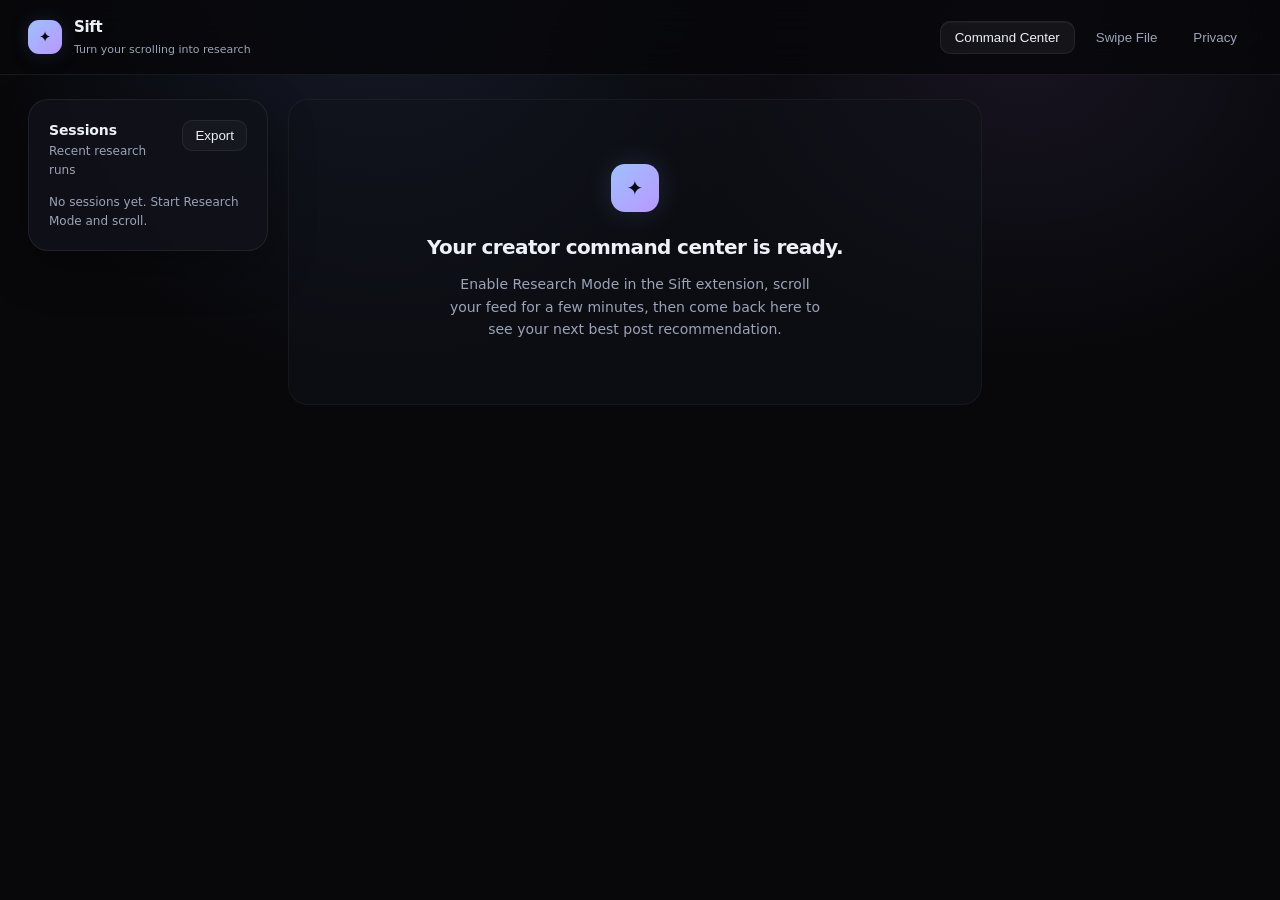
==== commit a23e5a43: "changed the dashboard to use the recommendation engine to display recommendations based on the mock " ====
--- a/extension/dashboard/dashboard.html
+++ b/extension/dashboard/dashboard.html
@@ -3,7 +3,7 @@
 <head>
   <meta charset="utf-8" />
   <meta name="viewport" content="width=device-width,initial-scale=1" />
-  <title>Sift Dashboard</title>
+  <title>Sift — Creator Command Center</title>
   <link rel="stylesheet" href="dashboard.css" />
 </head>
 <body>
@@ -17,78 +17,87 @@
     </div>
 
     <nav class="tabs" aria-label="Dashboard sections">
-      <button class="active" data-tab="sessions" type="button">Sessions</button>
-      <button data-tab="swipe" type="button">Swipe file</button>
+      <button class="active" data-tab="sessions" type="button">Command Center</button>
+      <button data-tab="swipe" type="button">Swipe File</button>
       <button data-tab="privacy" type="button">Privacy</button>
     </nav>
   </header>
 
   <main class="shell">
+
+    <!-- ── Sessions / Command Center ── -->
     <section id="tab-sessions" class="tab">
-      <div class="grid">
-        <aside class="left-col">
+      <div class="cmd-grid">
+
+        <!-- Left: session sidebar -->
+        <aside class="sidebar-col">
           <div class="panel session-rail">
             <div class="panel-head">
               <div>
                 <h3>Sessions</h3>
-                <div class="muted">Recent creator-mode runs</div>
+                <div class="muted small">Recent research runs</div>
               </div>
               <button id="exportBtn" class="ghost-btn" type="button">Export</button>
             </div>
-
-            <div id="sessionsEmpty" class="muted">No sessions yet.</div>
-            <div id="sessionsList" class="stack"></div>
+            <div id="sessionsEmpty" class="muted small">No sessions yet. Start Research Mode and scroll.</div>
+            <div id="sessionsList" class="session-stack"></div>
           </div>
         </aside>
 
-        <section class="right-col">
-          <div id="sessionDetail" class="panel detail-panel">
-            <div class="hero-card">
-              <div class="hero-label">What you should post next</div>
-              <h2>Run a short session and Sift will turn your scrolling into post directions.</h2>
-              <div class="muted">
-                You’ll get a recommended angle, voice-aware hook starters, and evidence from your session.
-              </div>
-            </div>
+        <!-- Center: command center -->
+        <section class="center-col" id="centerCol">
+          <!-- empty state -->
+          <div id="emptyState" class="empty-state">
+            <div class="empty-icon">✦</div>
+            <h2>Your creator command center is ready.</h2>
+            <p class="muted">Enable Research Mode in the Sift extension, scroll your feed for a few minutes, then come back here to see your next best post recommendation.</p>
           </div>
+
+          <!-- populated per session -->
+          <div id="sessionDetail" hidden></div>
         </section>
+
+        <!-- Right: insight panel -->
+        <aside class="insight-col" id="insightPanel" hidden>
+          <!-- populated per session -->
+        </aside>
+
       </div>
     </section>
 
+    <!-- ── Swipe File ── -->
     <section id="tab-swipe" class="tab" hidden>
       <div class="panel">
         <div class="panel-head">
           <div>
-            <h3>Swipe file</h3>
-            <div class="muted">Posts you explicitly saved to revisit later</div>
+            <h3>Swipe File</h3>
+            <div class="muted small">Posts you explicitly saved to revisit</div>
           </div>
           <button id="wipeBtn" class="danger-btn" type="button">Wipe all data</button>
         </div>
-
         <div id="savesEmpty" class="muted">No saved posts yet.</div>
         <div id="savesList" class="saves-grid"></div>
       </div>
     </section>
 
+    <!-- ── Privacy ── -->
     <section id="tab-privacy" class="tab" hidden>
       <div class="panel prose">
         <h2>Privacy</h2>
-        <p class="muted">
-          Sift stores data locally on this device for the MVP.
-        </p>
+        <p class="muted">Sift stores everything locally on this device. No server required.</p>
         <ul>
           <li>Visible post text and author</li>
           <li>Dwell time per post</li>
           <li>Clicks on comments, profiles, and links</li>
           <li>Saved posts and session summaries</li>
         </ul>
-        <p class="muted">
-          No server is required for this version.
-        </p>
+        <p class="muted">Nothing leaves your browser.</p>
       </div>
     </section>
+
   </main>
 
+  <script src="../core/recommendation-engine.js"></script>
   <script src="dashboard-main.js"></script>
 </body>
-</html>+</html>
--- a/extension/dashboard/dashboard.css
+++ b/extension/dashboard/dashboard.css
@@ -1,52 +1,47 @@
 :root {
-  --bg: #09090c;
-  --bg-soft: #0f1015;
-  --panel: rgba(19, 20, 28, 0.84);
-  --panel-2: rgba(24, 25, 35, 0.88);
-  --panel-3: rgba(33, 35, 48, 0.82);
+  --bg: #08080b;
+  --bg-soft: #0d0d12;
+  --panel: rgba(17, 18, 26, 0.88);
+  --panel-2: rgba(22, 23, 34, 0.92);
+  --panel-3: rgba(30, 32, 46, 0.85);
   --line: rgba(255, 255, 255, 0.07);
-  --line-soft: rgba(255, 255, 255, 0.04);
+  --line-soft: rgba(255, 255, 255, 0.045);
+  --line-accent: rgba(157, 192, 255, 0.18);
   --text: #eef1f8;
+  --text-2: #c8cede;
   --mute: #9ca3b5;
-  --mute-2: #7d8596;
+  --mute-2: #6e7688;
   --accent: #9dc0ff;
   --accent-2: #b998ff;
+  --accent-glow: rgba(157, 192, 255, 0.14);
+  --purple-glow: rgba(185, 152, 255, 0.12);
   --danger: #ff6a6a;
   --good: #37d67a;
-  --shadow: 0 18px 50px rgba(0, 0, 0, 0.28);
-  --hero-shadow: 0 24px 80px rgba(68, 98, 255, 0.12);
-  --radius: 18px;
-}
-
-* {
-  box-sizing: border-box;
-}
-
-html,
-body {
-  margin: 0;
-  padding: 0;
+  --good-glow: rgba(55, 214, 122, 0.15);
+  --shadow: 0 16px 48px rgba(0, 0, 0, 0.32);
+  --shadow-sm: 0 4px 18px rgba(0, 0, 0, 0.22);
+  --hero-glow: 0 28px 90px rgba(68, 98, 255, 0.14);
+  --radius: 20px;
+  --radius-sm: 14px;
+  --radius-xs: 10px;
+}
+
+* { box-sizing: border-box; margin: 0; padding: 0; }
+
+html, body {
+  min-height: 100vh;
   background:
-    radial-gradient(circle at 50% -10%, rgba(121, 160, 255, 0.16), transparent 28%),
-    radial-gradient(circle at 75% 0%, rgba(179, 136, 255, 0.10), transparent 22%),
+    radial-gradient(ellipse at 30% -5%, rgba(121, 160, 255, 0.13), transparent 32%),
+    radial-gradient(ellipse at 80% 5%, rgba(179, 136, 255, 0.09), transparent 26%),
     var(--bg);
   color: var(--text);
-  font: 14px/1.5 -apple-system, BlinkMacSystemFont, system-ui, sans-serif;
-}
-
-body {
-  min-height: 100vh;
-}
-
-a {
-  color: var(--accent);
-  text-decoration: none;
-}
-
-a:hover {
-  text-decoration: underline;
-}
-
+  font: 14px/1.55 -apple-system, BlinkMacSystemFont, system-ui, sans-serif;
+}
+
+a { color: var(--accent); text-decoration: none; }
+a:hover { text-decoration: underline; }
+
+/* ── Topbar ── */
 .topbar {
   position: sticky;
   top: 0;
@@ -55,535 +50,657 @@
   justify-content: space-between;
   align-items: center;
   gap: 18px;
-  padding: 18px 28px;
+  padding: 16px 28px;
   border-bottom: 1px solid var(--line);
-  background: rgba(9, 9, 12, 0.84);
-  backdrop-filter: blur(16px);
-}
-
-.brand {
-  display: flex;
-  align-items: center;
-  gap: 12px;
-}
+  background: rgba(8, 8, 11, 0.86);
+  backdrop-filter: blur(18px);
+}
+
+.brand { display: flex; align-items: center; gap: 12px; }
 
 .logo {
-  width: 36px;
-  height: 36px;
-  border-radius: 12px;
+  width: 34px; height: 34px;
+  border-radius: 11px;
   background: linear-gradient(135deg, var(--accent), var(--accent-2));
-  display: grid;
-  place-items: center;
-  color: #0a0a0f;
-  font-weight: 900;
-  box-shadow: var(--shadow);
+  display: grid; place-items: center;
+  color: #09090e;
+  font-weight: 900; font-size: 15px;
+  box-shadow: 0 0 20px var(--accent-glow), var(--shadow-sm);
   flex: 0 0 auto;
 }
 
-.name {
-  font-size: 16px;
-  font-weight: 700;
-  line-height: 1.1;
-}
-
-.tag {
-  color: var(--mute);
-  font-size: 12px;
-  margin-top: 2px;
-}
-
-.tabs {
-  display: flex;
-  align-items: center;
-  gap: 8px;
-}
+.name { font-size: 15px; font-weight: 700; letter-spacing: -0.02em; }
+.tag  { color: var(--mute); font-size: 11px; margin-top: 2px; }
+
+.tabs { display: flex; align-items: center; gap: 6px; }
 
 .tabs button {
   appearance: none;
   border: 1px solid transparent;
   background: transparent;
   color: var(--mute);
-  padding: 10px 14px;
-  border-radius: 12px;
+  padding: 8px 14px;
+  border-radius: var(--radius-xs);
   cursor: pointer;
   font: 600 13px inherit;
-  transition: 0.15s ease;
-}
-
-.tabs button:hover {
-  color: var(--text);
-  background: rgba(255, 255, 255, 0.03);
-}
-
+  transition: 0.14s ease;
+}
+.tabs button:hover { color: var(--text); background: rgba(255,255,255,0.035); }
 .tabs button.active {
   color: var(--text);
-  background: rgba(255, 255, 255, 0.045);
+  background: rgba(255,255,255,0.05);
   border-color: var(--line);
-  box-shadow: inset 0 1px 0 rgba(255, 255, 255, 0.04);
-}
-
-.shell {
-  max-width: 1320px;
-  margin: 0 auto;
-  padding: 28px;
-}
-
-.grid {
+  box-shadow: inset 0 1px 0 rgba(255,255,255,0.04);
+}
+
+/* ── Shell ── */
+.shell { max-width: 1440px; margin: 0 auto; padding: 24px 28px 48px; }
+
+/* ── 3-column command grid ── */
+.cmd-grid {
   display: grid;
-  grid-template-columns: 290px minmax(0, 1fr);
-  gap: 22px;
+  grid-template-columns: 260px minmax(0, 1fr) 270px;
+  gap: 20px;
   align-items: start;
 }
 
-.left-col,
-.right-col {
-  min-width: 0;
-}
-
-.left-col {
-  position: sticky;
-  top: 96px;
-}
-
+/* ── Sidebar ── */
+.sidebar-col { position: sticky; top: 84px; }
+
+.session-rail {
+  background: rgba(15, 16, 22, 0.72);
+  border: 1px solid var(--line);
+  border-radius: var(--radius);
+  padding: 16px;
+  box-shadow: var(--shadow);
+}
+
+.panel-head {
+  display: flex;
+  justify-content: space-between;
+  align-items: flex-start;
+  gap: 10px;
+  margin-bottom: 14px;
+}
+
+.panel-head h3 { font-size: 14px; font-weight: 700; letter-spacing: -0.01em; }
+
+.session-stack { display: grid; gap: 8px; }
+
+.session-card {
+  background: rgba(255,255,255,0.03);
+  border: 1px solid var(--line-soft);
+  border-radius: var(--radius-sm);
+  padding: 12px 14px;
+  cursor: pointer;
+  transition: 0.14s ease;
+}
+.session-card:hover {
+  border-color: rgba(157,192,255,0.18);
+  background: rgba(157,192,255,0.05);
+  transform: translateX(2px);
+}
+.session-card.selected {
+  border-color: var(--line-accent);
+  background: rgba(157,192,255,0.07);
+  box-shadow: inset 3px 0 0 var(--accent);
+}
+
+.session-card .sc-date { font-size: 12px; font-weight: 700; color: var(--text-2); margin-bottom: 4px; }
+.session-card .sc-meta { font-size: 11px; color: var(--mute); line-height: 1.6; }
+.session-card .sc-dwell {
+  display: inline-flex;
+  margin-top: 7px;
+  padding: 3px 8px;
+  border-radius: 99px;
+  background: var(--accent-glow);
+  color: var(--accent);
+  font-size: 11px;
+  font-weight: 700;
+}
+.session-card .sc-mode {
+  display: inline-flex;
+  margin-top: 4px;
+  margin-left: 5px;
+  padding: 3px 8px;
+  border-radius: 99px;
+  background: rgba(55,214,122,0.1);
+  color: var(--good);
+  font-size: 11px;
+  font-weight: 600;
+}
+
+/* ── Panel base ── */
 .panel {
   background: var(--panel);
   border: 1px solid var(--line);
-  border-radius: 22px;
-  padding: 18px;
+  border-radius: var(--radius);
+  padding: 20px;
   box-shadow: var(--shadow);
 }
 
-.left-col .panel {
-  background: rgba(19, 20, 28, 0.62);
-}
-
-.panel-head {
-  display: flex;
-  justify-content: space-between;
-  align-items: center;
-  gap: 12px;
-  margin-bottom: 14px;
-}
-
-.panel-head h3,
-.panel h2 {
-  margin: 0;
-}
-
-.stack {
-  display: grid;
-  gap: 10px;
-}
-
-.muted {
-  color: var(--mute);
-}
-
-.ghost-btn,
-.danger-btn {
-  appearance: none;
-  border: 1px solid var(--line);
-  background: rgba(255, 255, 255, 0.03);
-  color: var(--text);
-  border-radius: 12px;
-  padding: 9px 12px;
-  font: 600 13px inherit;
-  cursor: pointer;
-  transition: 0.15s ease;
-}
-
-.ghost-btn:hover,
-.danger-btn:hover {
-  transform: translateY(-1px);
-}
-
-.danger-btn {
-  color: var(--danger);
-  border-color: rgba(255, 106, 106, 0.22);
-  background: rgba(255, 106, 106, 0.08);
-}
-
-.hero-card {
+/* ── Center column ── */
+.center-col { min-width: 0; display: grid; gap: 18px; }
+
+/* ── Empty state ── */
+.empty-state {
+  text-align: center;
+  padding: 64px 32px;
+  border: 1px solid var(--line-soft);
+  border-radius: var(--radius);
+  background: rgba(17,18,26,0.5);
+}
+.empty-icon {
+  width: 48px; height: 48px;
+  border-radius: 14px;
+  background: linear-gradient(135deg, var(--accent), var(--accent-2));
+  display: grid; place-items: center;
+  color: #09090e; font-weight: 900; font-size: 20px;
+  margin: 0 auto 20px;
+  box-shadow: 0 0 28px var(--accent-glow);
+}
+.empty-state h2 { font-size: 20px; font-weight: 700; letter-spacing: -0.03em; margin-bottom: 10px; }
+.empty-state p { max-width: 380px; margin: 0 auto; line-height: 1.6; }
+
+/* ── Hero / Next Best Post card ── */
+.nbp-card {
   position: relative;
   overflow: hidden;
   background:
-    radial-gradient(circle at 0% 0%, rgba(157, 192, 255, 0.10), transparent 26%),
-    linear-gradient(135deg, rgba(45, 53, 87, 0.88), rgba(50, 41, 79, 0.88));
-  border: 1px solid rgba(157, 192, 255, 0.16);
-  border-radius: 24px;
-  padding: 24px 24px 22px;
-  margin-bottom: 18px;
-  box-shadow: var(--hero-shadow);
-}
-
-.hero-card::after {
+    radial-gradient(circle at 0% 0%, rgba(157,192,255,0.10), transparent 30%),
+    radial-gradient(circle at 100% 100%, rgba(185,152,255,0.08), transparent 30%),
+    linear-gradient(140deg, rgba(38,44,78,0.95), rgba(44,34,72,0.95));
+  border: 1px solid rgba(157,192,255,0.18);
+  border-radius: var(--radius);
+  padding: 26px 26px 22px;
+  box-shadow: var(--hero-glow), var(--shadow);
+}
+.nbp-card::after {
   content: "";
   position: absolute;
-  inset: auto -10% -40% auto;
-  width: 340px;
-  height: 340px;
+  inset: auto -5% -35% auto;
+  width: 300px; height: 300px;
   border-radius: 999px;
-  background: radial-gradient(circle, rgba(157, 192, 255, 0.12), transparent 62%);
+  background: radial-gradient(circle, rgba(157,192,255,0.10), transparent 65%);
   pointer-events: none;
 }
 
-.hero-label {
+.nbp-eyebrow {
+  display: flex;
+  align-items: center;
+  gap: 10px;
+  margin-bottom: 14px;
+}
+.nbp-label {
   color: var(--accent);
+  font-size: 10px;
+  font-weight: 800;
+  letter-spacing: 0.12em;
+  text-transform: uppercase;
+}
+.confidence-chip {
+  padding: 3px 9px;
+  border-radius: 99px;
+  background: var(--good-glow);
+  border: 1px solid rgba(55,214,122,0.2);
+  color: var(--good);
   font-size: 11px;
+  font-weight: 700;
+}
+.confidence-low { background: rgba(255,106,106,0.1); border-color: rgba(255,106,106,0.2); color: var(--danger); }
+.confidence-mid { background: rgba(255,190,80,0.1); border-color: rgba(255,190,80,0.2); color: #ffbe50; }
+
+.nbp-tags {
+  display: flex;
+  flex-wrap: wrap;
+  gap: 8px;
+  margin-bottom: 18px;
+}
+.tag-chip {
+  display: inline-flex;
+  align-items: center;
+  gap: 5px;
+  padding: 5px 11px;
+  border-radius: 99px;
+  border: 1px solid var(--line);
+  background: rgba(255,255,255,0.04);
+  font-size: 12px;
+  color: var(--text-2);
+}
+.tag-chip .chip-label {
+  color: var(--mute-2);
+  font-size: 10px;
+  text-transform: uppercase;
+  letter-spacing: 0.06em;
+  font-weight: 700;
+}
+
+.nbp-hook {
+  font-size: 17px;
+  font-weight: 700;
+  line-height: 1.35;
+  letter-spacing: -0.025em;
+  margin-bottom: 16px;
+  color: var(--text);
+  position: relative;
+  z-index: 1;
+}
+.nbp-hook::before {
+  content: """;
+  color: var(--accent);
+  font-size: 22px;
+  line-height: 0;
+  vertical-align: -4px;
+  margin-right: 3px;
+  opacity: 0.7;
+}
+
+.nbp-reasons {
+  display: grid;
+  grid-template-columns: 1fr 1fr;
+  gap: 12px;
+  margin-bottom: 18px;
+  position: relative;
+  z-index: 1;
+}
+.nbp-reason {
+  background: rgba(0,0,0,0.25);
+  border: 1px solid var(--line);
+  border-radius: var(--radius-sm);
+  padding: 12px 14px;
+}
+.nbp-reason .reason-label {
+  font-size: 10px;
+  font-weight: 800;
+  letter-spacing: 0.09em;
+  text-transform: uppercase;
+  color: var(--mute-2);
+  margin-bottom: 5px;
+}
+.nbp-reason .reason-text { font-size: 13px; color: var(--text-2); line-height: 1.5; }
+
+.nbp-actions {
+  display: flex;
+  flex-wrap: wrap;
+  gap: 8px;
+  position: relative;
+  z-index: 1;
+}
+.btn-primary {
+  appearance: none;
+  border: none;
+  background: linear-gradient(135deg, var(--accent), var(--accent-2));
+  color: #09090e;
+  padding: 9px 18px;
+  border-radius: var(--radius-xs);
+  font: 700 13px inherit;
+  cursor: pointer;
+  transition: 0.14s ease;
+  box-shadow: 0 0 18px var(--accent-glow);
+}
+.btn-primary:hover { transform: translateY(-1px); box-shadow: 0 0 26px var(--accent-glow); }
+
+.btn-ghost {
+  appearance: none;
+  border: 1px solid var(--line);
+  background: rgba(255,255,255,0.04);
+  color: var(--text-2);
+  padding: 9px 14px;
+  border-radius: var(--radius-xs);
+  font: 600 13px inherit;
+  cursor: pointer;
+  transition: 0.14s ease;
+}
+.btn-ghost:hover { border-color: var(--line-accent); color: var(--text); background: rgba(157,192,255,0.06); }
+.btn-ghost.active { border-color: var(--line-accent); color: var(--accent); background: var(--accent-glow); }
+
+/* ── Section titles ── */
+.section-head {
+  display: flex;
+  align-items: center;
+  gap: 10px;
+  margin-bottom: 14px;
+}
+.section-head h3 { font-size: 14px; font-weight: 700; letter-spacing: -0.01em; }
+.section-eyebrow {
+  font-size: 10px;
   font-weight: 800;
   letter-spacing: 0.1em;
   text-transform: uppercase;
-  margin-bottom: 10px;
-  position: relative;
-  z-index: 1;
-}
-
-.hero-card h2 {
-  position: relative;
-  z-index: 1;
-  margin: 0 0 10px;
-  font-size: 21px;
-  line-height: 1.18;
-  letter-spacing: -0.03em;
-  max-width: 900px;
-}
-
-.hero-card .muted {
-  position: relative;
-  z-index: 1;
-  font-size: 13px;
-}
-
-.kpis {
-  display: grid;
-  grid-template-columns: repeat(4, minmax(0, 1fr));
-  gap: 10px;
-  margin: 0 0 22px;
-}
-
-.kpi {
-  background: rgba(255, 255, 255, 0.025);
-  border: 1px solid var(--line-soft);
-  border-radius: 16px;
-  padding: 14px 14px 12px;
-}
-
-.kpi .n {
-  font-size: 17px;
-  font-weight: 700;
-  letter-spacing: -0.02em;
-}
-
-.kpi .l {
   color: var(--mute-2);
-  font-size: 10px;
-  text-transform: uppercase;
-  letter-spacing: 0.09em;
-  margin-top: 5px;
-}
-
-.insight-grid {
-  display: grid;
-  grid-template-columns: repeat(2, minmax(0, 1fr));
-  gap: 14px;
-  margin-bottom: 18px;
-}
-
-.mini-panel {
-  background: rgba(255, 255, 255, 0.025);
-  border: 1px solid var(--line-soft);
-  border-radius: 18px;
-  padding: 16px;
-}
-
-.section-title {
-  color: var(--mute-2);
-  font-size: 11px;
-  font-weight: 700;
-  letter-spacing: 0.1em;
-  text-transform: uppercase;
-  margin: 0 0 10px;
-}
-
-.pattern-row,
-.signal-row {
-  display: flex;
+}
+
+/* ── Why Sift thinks this ── */
+.evidence-panel {
+  background: var(--panel);
+  border: 1px solid var(--line);
+  border-radius: var(--radius);
+  padding: 20px;
+}
+
+.pattern-list { display: grid; gap: 8px; margin-bottom: 16px; }
+.pattern-item {
+  display: flex;
+  align-items: center;
   justify-content: space-between;
   gap: 12px;
+  background: rgba(255,255,255,0.025);
+  border: 1px solid var(--line-soft);
+  border-radius: var(--radius-xs);
+  padding: 10px 14px;
+}
+.pattern-item .p-name { font-size: 13px; font-weight: 600; }
+.pattern-item .p-bar-wrap {
+  flex: 1;
+  height: 4px;
+  border-radius: 99px;
+  background: rgba(255,255,255,0.07);
+  overflow: hidden;
+  max-width: 80px;
+}
+.pattern-item .p-bar {
+  height: 100%;
+  border-radius: 99px;
+  background: linear-gradient(90deg, var(--accent), var(--accent-2));
+}
+
+.signal-list { display: grid; gap: 7px; }
+.signal-item {
+  display: flex;
+  justify-content: space-between;
+  align-items: center;
+  gap: 10px;
+  padding: 9px 12px;
+  border-radius: var(--radius-xs);
+  background: rgba(255,255,255,0.022);
+  border: 1px solid var(--line-soft);
+}
+.signal-item .sig-label { font-size: 12px; color: var(--mute); }
+.signal-item .sig-val { font-size: 13px; font-weight: 700; color: var(--text-2); }
+
+.reasoning-box {
+  margin-top: 14px;
+  padding: 13px 15px;
+  border-radius: var(--radius-sm);
+  background: rgba(157,192,255,0.05);
+  border: 1px solid rgba(157,192,255,0.12);
+  font-size: 13px;
+  color: var(--text-2);
+  line-height: 1.6;
+}
+
+/* ── Hook Starters ── */
+.hooks-panel {
+  background: var(--panel);
+  border: 1px solid var(--line);
+  border-radius: var(--radius);
+  padding: 20px;
+}
+
+.hook-cards { display: grid; gap: 10px; }
+.hook-card {
+  position: relative;
+  background: rgba(255,255,255,0.025);
+  border: 1px solid var(--line-soft);
+  border-radius: var(--radius-sm);
+  padding: 14px 16px 14px 18px;
+  display: flex;
+  justify-content: space-between;
   align-items: flex-start;
-  background: rgba(255, 255, 255, 0.025);
-  border: 1px solid rgba(255, 255, 255, 0.035);
-  border-radius: 12px;
-  padding: 11px 12px;
-  margin-bottom: 8px;
-}
-
-.pattern-row:last-child,
-.signal-row:last-child {
-  margin-bottom: 0;
-}
-
-.pattern-row .label {
-  font-weight: 600;
-  line-height: 1.4;
-}
-
-.pattern-row .count,
-.signal-row span {
-  color: var(--mute);
-  font-size: 12px;
-}
-
-.signal-row strong {
-  font-weight: 700;
-  font-size: 13px;
-}
-
-.session-card {
-  background: rgba(255, 255, 255, 0.03);
-  border: 1px solid var(--line-soft);
-  border-radius: 16px;
-  padding: 14px;
+  gap: 12px;
   cursor: pointer;
-  display: grid;
-  grid-template-columns: 1fr auto;
-  gap: 10px;
   transition: 0.14s ease;
 }
-
-.session-card:hover {
-  transform: translateY(-1px);
-  border-color: rgba(157, 192, 255, 0.20);
-  background: rgba(255, 255, 255, 0.045);
-}
-
-.session-card .title {
-  font-weight: 700;
-  letter-spacing: -0.01em;
-}
-
-.session-card .sub {
-  color: var(--mute);
-  font-size: 12px;
-  margin-top: 5px;
-}
-
-.session-card .stat {
-  color: var(--accent);
-  font-size: 12px;
-  align-self: start;
-  font-weight: 600;
-}
-
-.live-chip {
-  color: var(--good);
-  font-size: 12px;
-}
-
-.draft-list {
-  display: grid;
-  gap: 14px;
-}
-
-.draft-card {
-  position: relative;
-  overflow: hidden;
-  background:
-    linear-gradient(135deg, rgba(36, 41, 66, 0.92), rgba(38, 32, 62, 0.88));
-  border: 1px solid rgba(157, 192, 255, 0.12);
-  border-radius: 22px;
-  padding: 18px;
-  box-shadow: 0 14px 42px rgba(0, 0, 0, 0.20);
-}
-
-.draft-card::before {
+.hook-card::before {
   content: "";
   position: absolute;
-  inset: 0 auto 0 0;
-  width: 4px;
+  inset: 12px auto 12px 0;
+  width: 3px;
+  border-radius: 99px;
   background: linear-gradient(180deg, var(--accent), var(--accent-2));
-  opacity: 0.95;
-}
-
-.draft-card > div:first-child {
-  font-size: 19px;
-  line-height: 1.2;
-  letter-spacing: -0.03em;
-  margin-bottom: 10px !important;
-  padding-left: 2px;
-}
-
-.draft-card .muted {
-  color: #c0c6d7;
-  font-size: 14px;
-  line-height: 1.55;
-}
-
-.draft-card .muted strong {
+  opacity: 0;
+  transition: opacity 0.14s;
+}
+.hook-card:hover {
+  border-color: var(--line-accent);
+  background: rgba(157,192,255,0.04);
+}
+.hook-card:hover::before { opacity: 1; }
+.hook-card:hover .copy-btn { opacity: 1; }
+.hook-text { font-size: 14px; font-weight: 600; line-height: 1.45; color: var(--text); }
+.copy-btn {
+  appearance: none;
+  border: 1px solid var(--line);
+  background: rgba(255,255,255,0.04);
+  color: var(--mute);
+  padding: 5px 9px;
+  border-radius: 8px;
+  font: 600 11px inherit;
+  cursor: pointer;
+  opacity: 0;
+  transition: 0.14s;
+  white-space: nowrap;
+  flex: 0 0 auto;
+}
+.copy-btn:hover { color: var(--accent); border-color: var(--line-accent); }
+.copy-btn.copied { opacity: 1; color: var(--good); border-color: rgba(55,214,122,0.3); }
+
+/* ── Draft Builder ── */
+.draft-panel {
+  background: var(--panel);
+  border: 1px solid var(--line);
+  border-radius: var(--radius);
+  padding: 20px;
+}
+
+.draft-panel[hidden] { display: none; }
+
+.tone-controls {
+  display: flex;
+  flex-wrap: wrap;
+  gap: 7px;
+  margin-bottom: 14px;
+}
+
+.draft-area {
+  width: 100%;
+  min-height: 180px;
+  background: rgba(255,255,255,0.025);
+  border: 1px solid var(--line);
+  border-radius: var(--radius-sm);
+  padding: 16px;
   color: var(--text);
-  font-weight: 700;
-}
-
-.draft-card .section-title {
-  margin-top: 14px !important;
-  margin-bottom: 8px !important;
-}
-
-.draft-card .stack {
-  gap: 8px;
-}
-
-.draft-card .pattern-row {
-  background: rgba(255, 255, 255, 0.04);
-  border-color: rgba(255, 255, 255, 0.04);
-  padding: 12px 13px;
-}
-
-.draft-card .pattern-row .label {
-  font-size: 15px;
-  line-height: 1.45;
-  font-weight: 650;
-}
-
-.draft-card .muted:last-child {
-  margin-top: 12px !important;
-  color: var(--mute);
-}
-
-.paused-list {
+  font: 14px/1.65 inherit;
+  resize: vertical;
+  outline: none;
+  transition: 0.14s;
+}
+.draft-area:focus { border-color: var(--line-accent); box-shadow: 0 0 0 3px var(--accent-glow); }
+.draft-area.tone-casual { font-size: 14px; }
+.draft-area.tone-polished { font-size: 15px; letter-spacing: 0.01em; line-height: 1.7; }
+.draft-area.tone-concise { min-height: 100px; }
+.draft-area.tone-vulnerable { font-style: normal; }
+
+.draft-meta {
+  display: flex;
+  justify-content: space-between;
+  align-items: center;
+  gap: 10px;
+  margin-top: 10px;
+}
+.draft-counter { font-size: 11px; color: var(--mute-2); }
+
+/* ── Right insight panel ── */
+.insight-col { position: sticky; top: 84px; display: grid; gap: 14px; }
+
+.voice-card {
+  background: var(--panel);
+  border: 1px solid var(--line);
+  border-radius: var(--radius);
+  padding: 18px;
+}
+
+.voice-match-ring {
+  display: flex;
+  align-items: center;
+  gap: 14px;
+  margin-bottom: 16px;
+  padding-bottom: 14px;
+  border-bottom: 1px solid var(--line-soft);
+}
+.ring-wrap {
+  position: relative;
+  width: 56px; height: 56px;
+  flex: 0 0 auto;
+}
+.ring-wrap svg { transform: rotate(-90deg); }
+.ring-bg { stroke: rgba(255,255,255,0.06); }
+.ring-fill { stroke: url(#ringGrad); stroke-linecap: round; transition: stroke-dashoffset 0.6s ease; }
+.ring-label {
+  position: absolute;
+  inset: 0;
   display: grid;
-  gap: 12px;
-}
-
-.paused-card {
-  background: rgba(255, 255, 255, 0.022);
+  place-items: center;
+  font-size: 13px;
+  font-weight: 800;
+  color: var(--text);
+}
+.voice-match-info .vm-title { font-size: 13px; font-weight: 700; margin-bottom: 3px; }
+.voice-match-info .vm-sub { font-size: 12px; color: var(--mute); }
+
+.trait-list { display: grid; gap: 7px; }
+.trait-item {
+  display: flex;
+  align-items: center;
+  gap: 9px;
+  padding: 8px 11px;
+  border-radius: 10px;
+  background: rgba(255,255,255,0.022);
   border: 1px solid var(--line-soft);
-  border-radius: 16px;
-  padding: 14px;
-}
-
-.paused-card .meta {
-  color: var(--mute);
+}
+.trait-dot {
+  width: 7px; height: 7px;
+  border-radius: 50%;
+  background: linear-gradient(135deg, var(--accent), var(--accent-2));
+  flex: 0 0 auto;
+}
+.trait-text { font-size: 13px; font-weight: 600; }
+
+.avoid-card {
+  background: var(--panel);
+  border: 1px solid var(--line);
+  border-radius: var(--radius);
+  padding: 18px;
+}
+
+.avoid-list { display: grid; gap: 7px; }
+.avoid-item {
+  display: flex;
+  align-items: flex-start;
+  gap: 9px;
+  padding: 9px 11px;
+  border-radius: 10px;
+  background: rgba(255,106,106,0.04);
+  border: 1px solid rgba(255,106,106,0.1);
   font-size: 12px;
-}
-
-.paused-card .txt {
-  margin: 8px 0 10px;
-  font-size: 14px;
-  line-height: 1.55;
-  color: #dde2ee;
-}
-
-.paused-card .row {
-  display: flex;
-  justify-content: flex-end;
-}
-
-.save-card {
-  background: rgba(255, 255, 255, 0.022);
+  color: var(--text-2);
+  line-height: 1.4;
+}
+.avoid-x { color: var(--danger); font-weight: 800; font-size: 13px; flex: 0 0 auto; line-height: 1.3; }
+
+.swipe-preview-card {
+  background: var(--panel);
+  border: 1px solid var(--line);
+  border-radius: var(--radius);
+  padding: 18px;
+}
+.swipe-mini-list { display: grid; gap: 8px; }
+.swipe-mini-item {
+  padding: 10px 12px;
+  border-radius: var(--radius-xs);
+  background: rgba(255,255,255,0.022);
   border: 1px solid var(--line-soft);
-  border-radius: 16px;
-  padding: 14px;
-}
-
-.save-card .head {
-  color: var(--mute);
-  font-size: 12px;
-}
-
-.save-card .txt {
-  margin: 8px 0 10px;
-  font-size: 15px;
-  line-height: 1.55;
-}
-
+  cursor: pointer;
+  transition: 0.13s ease;
+}
+.swipe-mini-item:hover { border-color: var(--line-accent); background: rgba(157,192,255,0.04); }
+.swipe-mini-meta { font-size: 11px; color: var(--mute-2); margin-bottom: 4px; }
+.swipe-mini-text { font-size: 12px; color: var(--text-2); line-height: 1.4; display: -webkit-box; -webkit-line-clamp: 2; -webkit-box-orient: vertical; overflow: hidden; }
+
+/* ── Shared utils ── */
+.muted { color: var(--mute); }
+.small { font-size: 12px; }
+.ghost-btn, .danger-btn {
+  appearance: none;
+  border: 1px solid var(--line);
+  background: rgba(255,255,255,0.03);
+  color: var(--text);
+  border-radius: var(--radius-xs);
+  padding: 7px 12px;
+  font: 600 12px inherit;
+  cursor: pointer;
+  transition: 0.14s ease;
+}
+.ghost-btn:hover { border-color: var(--line-accent); color: var(--accent); }
+.danger-btn { color: var(--danger); border-color: rgba(255,106,106,0.2); background: rgba(255,106,106,0.06); }
+.danger-btn:hover { background: rgba(255,106,106,0.1); }
+
+/* ── Swipe file ── */
 .saves-grid {
   display: grid;
-  grid-template-columns: repeat(auto-fill, minmax(290px, 1fr));
+  grid-template-columns: repeat(auto-fill, minmax(280px, 1fr));
   gap: 12px;
-}
-
-.save-hook {
+  margin-top: 14px;
+}
+.save-card {
+  background: rgba(255,255,255,0.022);
+  border: 1px solid var(--line-soft);
+  border-radius: var(--radius-sm);
+  padding: 14px;
+}
+.save-card .head { color: var(--mute-2); font-size: 11px; margin-bottom: 8px; display: flex; justify-content: space-between; }
+.save-card .txt { font-size: 13px; line-height: 1.55; color: var(--text-2); margin-bottom: 10px; }
+.hook-badge {
   display: inline-flex;
-  margin-top: 10px;
+  padding: 3px 8px;
+  border-radius: 99px;
+  background: var(--accent-glow);
+  color: var(--accent);
+  font-size: 10px;
+  font-weight: 700;
+  letter-spacing: 0.05em;
+  text-transform: uppercase;
   margin-bottom: 8px;
-  padding: 4px 8px;
-  border-radius: 999px;
-  background: rgba(157, 192, 255, 0.10);
-  color: var(--accent);
-  font-size: 11px;
-  font-weight: 700;
-  letter-spacing: 0.04em;
-  text-transform: uppercase;
-}
-
-.prose ul {
-  margin-top: 8px;
-  padding-left: 18px;
-}
-
-.prose li {
-  margin: 6px 0;
-}
-
-#sessionDetail > .section-title:first-of-type {
-  margin-top: 4px;
-  margin-bottom: 10px;
-}
-
-#sessionDetail .section-title + .draft-list {
-  margin-bottom: 20px;
-}
-
-@media (max-width: 1100px) {
-  .grid {
-    grid-template-columns: 1fr;
-  }
-
-  .left-col {
-    position: static;
-  }
-
-  .kpis {
-    grid-template-columns: repeat(2, minmax(0, 1fr));
-  }
-
-  .insight-grid {
-    grid-template-columns: 1fr;
-  }
-}
-
-@media (max-width: 720px) {
-  .shell {
-    padding: 18px;
-  }
-
-  .topbar {
-    padding: 14px 18px;
-    flex-direction: column;
-    align-items: flex-start;
-  }
-
-  .tabs {
-    width: 100%;
-    overflow-x: auto;
-  }
-
-  .hero-card h2 {
-    font-size: 18px;
-  }
-
-  .kpis {
-    grid-template-columns: 1fr 1fr;
-  }
-
-  .draft-card > div:first-child {
-    font-size: 17px;
-  }
-}
-
-@media (max-width: 520px) {
-  .kpis {
-    grid-template-columns: 1fr;
-  }
-}+}
+
+/* ── Privacy ── */
+.prose { max-width: 580px; }
+.prose h2 { margin-bottom: 12px; }
+.prose p { color: var(--mute); margin-bottom: 10px; line-height: 1.65; }
+.prose ul { padding-left: 18px; }
+.prose li { color: var(--mute); margin: 6px 0; }
+
+/* ── Responsive ── */
+@media (max-width: 1280px) {
+  .cmd-grid { grid-template-columns: 240px minmax(0, 1fr) 250px; }
+}
+
+@media (max-width: 1080px) {
+  .cmd-grid { grid-template-columns: 240px minmax(0, 1fr); }
+  .insight-col { position: static; }
+  /* insight panel reattaches below center on medium screens */
+}
+
+@media (max-width: 800px) {
+  .cmd-grid { grid-template-columns: 1fr; }
+  .sidebar-col { position: static; }
+  .nbp-reasons { grid-template-columns: 1fr; }
+}
+
+@media (max-width: 680px) {
+  .shell { padding: 16px; }
+  .topbar { padding: 13px 16px; flex-direction: column; align-items: flex-start; }
+  .tabs { width: 100%; overflow-x: auto; padding-bottom: 2px; }
+  .nbp-card { padding: 18px; }
+  .nbp-hook { font-size: 15px; }
+}
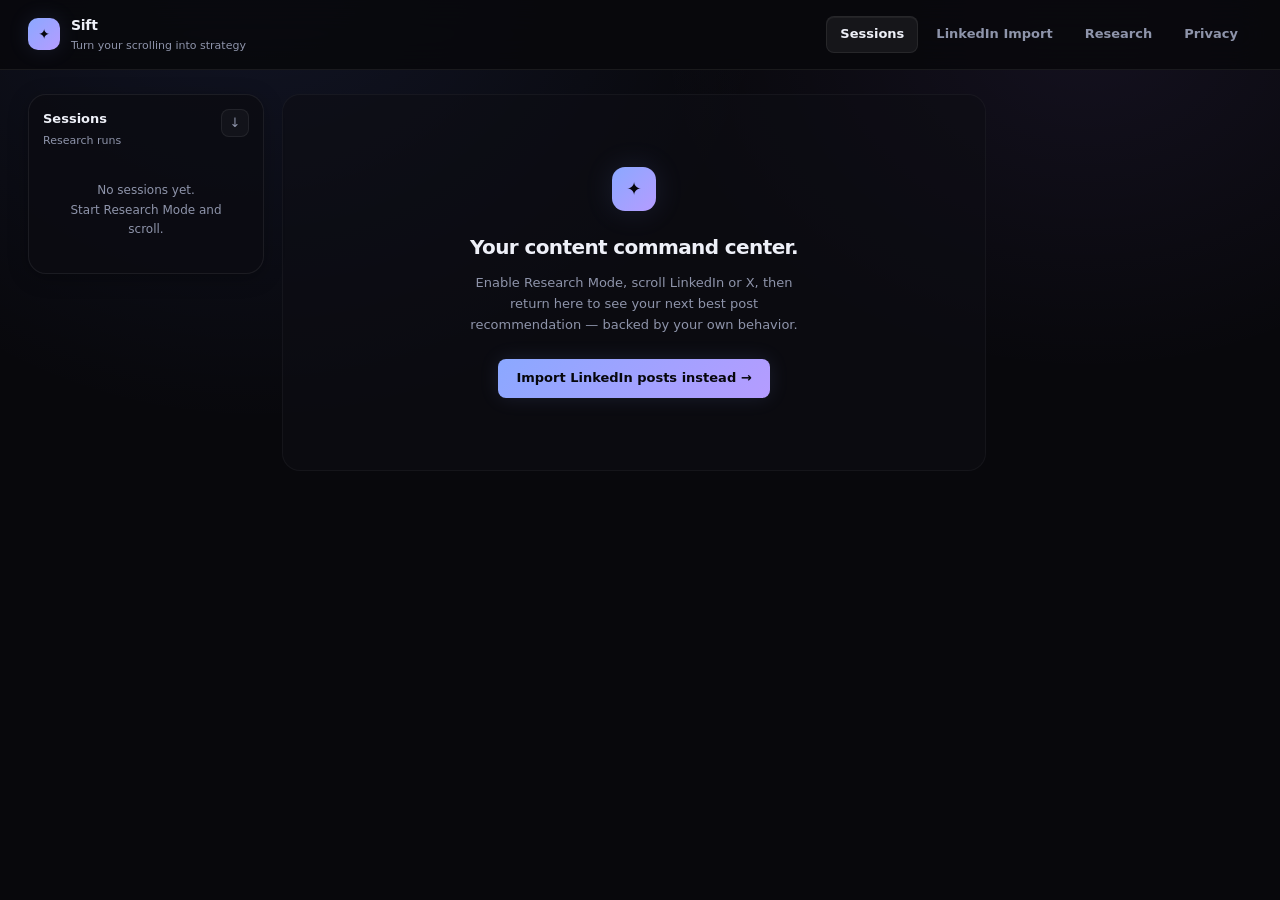
==== commit 364be28b: "V2 dashboard: tabbed workspace, LinkedIn import, Creator DNA panel - Redesigned dashboard as a tabbe" ====
--- a/extension/dashboard/dashboard.html
+++ b/extension/dashboard/dashboard.html
@@ -7,97 +7,244 @@
   <link rel="stylesheet" href="dashboard.css" />
 </head>
 <body>
+
   <header class="topbar">
     <div class="brand">
       <div class="logo">✦</div>
       <div>
         <div class="name">Sift</div>
-        <div class="tag">Turn your scrolling into research</div>
-      </div>
-    </div>
-
-    <nav class="tabs" aria-label="Dashboard sections">
-      <button class="active" data-tab="sessions" type="button">Command Center</button>
-      <button data-tab="swipe" type="button">Swipe File</button>
-      <button data-tab="privacy" type="button">Privacy</button>
+        <div class="tag">Turn your scrolling into strategy</div>
+      </div>
+    </div>
+    <nav class="top-tabs" aria-label="Main sections">
+      <button class="active" data-view="sessions" type="button">Sessions</button>
+      <button data-view="linkedin" type="button">LinkedIn Import</button>
+      <button data-view="research" type="button">Research</button>
+      <button data-view="privacy" type="button">Privacy</button>
     </nav>
   </header>
 
   <main class="shell">
 
-    <!-- ── Sessions / Command Center ── -->
-    <section id="tab-sessions" class="tab">
+    <!-- ═══════════════════════════════════════════
+         VIEW: Sessions / Command Center
+    ════════════════════════════════════════════ -->
+    <div id="view-sessions" class="view">
       <div class="cmd-grid">
 
-        <!-- Left: session sidebar -->
+        <!-- Left sidebar -->
         <aside class="sidebar-col">
-          <div class="panel session-rail">
-            <div class="panel-head">
+          <div class="sidebar-panel">
+            <div class="sidebar-head">
               <div>
-                <h3>Sessions</h3>
-                <div class="muted small">Recent research runs</div>
+                <div class="sidebar-title">Sessions</div>
+                <div class="sidebar-sub">Research runs</div>
               </div>
-              <button id="exportBtn" class="ghost-btn" type="button">Export</button>
-            </div>
-            <div id="sessionsEmpty" class="muted small">No sessions yet. Start Research Mode and scroll.</div>
-            <div id="sessionsList" class="session-stack"></div>
+              <button id="exportBtn" class="icon-btn" title="Export data" type="button">↓</button>
+            </div>
+            <div id="sessionsEmpty" class="empty-hint">No sessions yet.<br>Start Research Mode and scroll.</div>
+            <div id="sessionsList"></div>
           </div>
         </aside>
 
         <!-- Center: command center -->
         <section class="center-col" id="centerCol">
+
           <!-- empty state -->
-          <div id="emptyState" class="empty-state">
-            <div class="empty-icon">✦</div>
-            <h2>Your creator command center is ready.</h2>
-            <p class="muted">Enable Research Mode in the Sift extension, scroll your feed for a few minutes, then come back here to see your next best post recommendation.</p>
-          </div>
-
-          <!-- populated per session -->
-          <div id="sessionDetail" hidden></div>
+          <div id="emptyState" class="splash">
+            <div class="splash-icon">✦</div>
+            <h2>Your content command center.</h2>
+            <p>Enable Research Mode, scroll LinkedIn or X, then return here to see your next best post recommendation — backed by your own behavior.</p>
+            <button class="btn-accent" onclick="document.querySelector('[data-view=linkedin]').click()">
+              Import LinkedIn posts instead →
+            </button>
+          </div>
+
+          <!-- Session detail (hidden until session selected) -->
+          <div id="sessionDetail" hidden>
+
+            <!-- Hero recommendation card -->
+            <div class="hero-card" id="heroCard">
+              <!-- populated by JS -->
+            </div>
+
+            <!-- Sub-tabs -->
+            <nav class="sub-tabs" aria-label="Recommendation sections">
+              <button class="active" data-subtab="recommendation" type="button">Recommendation</button>
+              <button data-subtab="evidence" type="button">Evidence</button>
+              <button data-subtab="hooks" type="button">Hooks</button>
+              <button data-subtab="draft" type="button">Draft</button>
+            </nav>
+
+            <div id="subtab-recommendation" class="subtab-panel"><!-- JS --></div>
+            <div id="subtab-evidence"       class="subtab-panel" hidden><!-- JS --></div>
+            <div id="subtab-hooks"          class="subtab-panel" hidden><!-- JS --></div>
+            <div id="subtab-draft"          class="subtab-panel" hidden><!-- JS --></div>
+
+          </div>
         </section>
 
-        <!-- Right: insight panel -->
-        <aside class="insight-col" id="insightPanel" hidden>
-          <!-- populated per session -->
+        <!-- Right: Creator DNA panel -->
+        <aside class="dna-col" id="dnaPanel" hidden>
+          <!-- populated by JS -->
         </aside>
 
       </div>
-    </section>
-
-    <!-- ── Swipe File ── -->
-    <section id="tab-swipe" class="tab" hidden>
-      <div class="panel">
-        <div class="panel-head">
-          <div>
-            <h3>Swipe File</h3>
-            <div class="muted small">Posts you explicitly saved to revisit</div>
-          </div>
-          <button id="wipeBtn" class="danger-btn" type="button">Wipe all data</button>
-        </div>
-        <div id="savesEmpty" class="muted">No saved posts yet.</div>
-        <div id="savesList" class="saves-grid"></div>
-      </div>
-    </section>
-
-    <!-- ── Privacy ── -->
-    <section id="tab-privacy" class="tab" hidden>
-      <div class="panel prose">
+    </div>
+
+    <!-- ═══════════════════════════════════════════
+         VIEW: LinkedIn Import
+    ════════════════════════════════════════════ -->
+    <div id="view-linkedin" class="view" hidden>
+      <div class="import-layout">
+
+        <div class="import-hero">
+          <div class="import-hero-text">
+            <div class="eyebrow">Connect Your Voice</div>
+            <h2>Import your LinkedIn history</h2>
+            <p class="muted">Sift analyzes your past posts — performance, patterns, voice traits — and uses them to make your next recommendation more accurate.</p>
+          </div>
+        </div>
+
+        <!-- Import methods -->
+        <div class="import-methods">
+          <div class="import-card active-card" id="pasteMethod">
+            <div class="import-card-icon">✎</div>
+            <div class="import-card-label">Paste a post</div>
+            <div class="import-card-sub">Add one post at a time with optional metrics</div>
+          </div>
+          <div class="import-card" id="csvMethod">
+            <div class="import-card-icon">⊞</div>
+            <div class="import-card-label">Upload CSV</div>
+            <div class="import-card-sub">LinkedIn analytics export or custom spreadsheet</div>
+          </div>
+          <div class="import-card" id="urlMethod">
+            <div class="import-card-icon">⊕</div>
+            <div class="import-card-label">Paste URL</div>
+            <div class="import-card-sub">Drop a LinkedIn post URL to import it</div>
+          </div>
+          <div class="import-card" id="manualMethod">
+            <div class="import-card-icon">≡</div>
+            <div class="import-card-label">Manual entry</div>
+            <div class="import-card-sub">Add metrics by hand from LinkedIn analytics</div>
+          </div>
+        </div>
+
+        <!-- Paste form -->
+        <div class="import-form" id="pasteForm">
+          <div class="form-section">
+            <label class="form-label">Post text</label>
+            <textarea id="importPostText" class="form-textarea" rows="6"
+              placeholder="Paste your LinkedIn post here…"></textarea>
+          </div>
+          <div class="form-row">
+            <div class="form-field">
+              <label class="form-label">Date</label>
+              <input id="importDate" class="form-input" type="date" />
+            </div>
+            <div class="form-field">
+              <label class="form-label">Impressions</label>
+              <input id="importImpressions" class="form-input" type="number" placeholder="e.g. 2400" />
+            </div>
+            <div class="form-field">
+              <label class="form-label">Reactions</label>
+              <input id="importReactions" class="form-input" type="number" placeholder="e.g. 142" />
+            </div>
+          </div>
+          <div class="form-row">
+            <div class="form-field">
+              <label class="form-label">Comments</label>
+              <input id="importComments" class="form-input" type="number" placeholder="e.g. 31" />
+            </div>
+            <div class="form-field">
+              <label class="form-label">Reposts</label>
+              <input id="importReposts" class="form-input" type="number" placeholder="e.g. 8" />
+            </div>
+            <div class="form-field">
+              <label class="form-label">New followers</label>
+              <input id="importFollowers" class="form-input" type="number" placeholder="e.g. 12" />
+            </div>
+          </div>
+          <div class="form-actions">
+            <button class="btn-accent" id="importSubmitBtn" type="button">Analyze &amp; import</button>
+            <button class="btn-ghost" id="loadMockBtn" type="button">Load demo data</button>
+          </div>
+        </div>
+
+        <!-- Imported post list -->
+        <div id="importedSection" hidden>
+          <div class="section-divider">
+            <span class="section-label">Imported posts</span>
+          </div>
+          <div id="importedList" class="imported-list"></div>
+
+          <div class="section-divider" style="margin-top:32px;">
+            <span class="section-label">Patterns detected from your history</span>
+          </div>
+          <div id="patternsList" class="patterns-grid"></div>
+
+          <div class="section-divider" style="margin-top:32px;">
+            <span class="section-label">Voice traits from your posts</span>
+          </div>
+          <div id="voiceFromHistory" class="voice-history"></div>
+
+          <div style="margin-top:24px;">
+            <button class="btn-accent" id="generateFromHistoryBtn" type="button">
+              Generate recommendation from this history →
+            </button>
+          </div>
+        </div>
+
+      </div>
+    </div>
+
+    <!-- ═══════════════════════════════════════════
+         VIEW: Research / Swipe File
+    ════════════════════════════════════════════ -->
+    <div id="view-research" class="view" hidden>
+      <div class="research-layout">
+
+        <div class="research-hero-text">
+          <div class="eyebrow">Research & Swipe File</div>
+          <h2>Posts worth learning from</h2>
+          <p class="muted">Sift extracts reusable patterns — not wording — from posts you save. It compares these patterns against your voice before recommending anything.</p>
+        </div>
+
+        <div class="swipe-guard">
+          <span class="guard-icon">⚠</span>
+          Sift never tells you to copy another creator. Every saved post is analyzed for its <strong>structural pattern</strong>, not its words.
+        </div>
+
+        <div id="swipeList" class="swipe-grid"></div>
+
+      </div>
+    </div>
+
+    <!-- ═══════════════════════════════════════════
+         VIEW: Privacy
+    ════════════════════════════════════════════ -->
+    <div id="view-privacy" class="view" hidden>
+      <div class="prose-panel">
         <h2>Privacy</h2>
-        <p class="muted">Sift stores everything locally on this device. No server required.</p>
+        <p class="muted">Sift stores everything locally on this device. No server required for this version.</p>
         <ul>
           <li>Visible post text and author</li>
           <li>Dwell time per post</li>
           <li>Clicks on comments, profiles, and links</li>
           <li>Saved posts and session summaries</li>
+          <li>Imported LinkedIn post data</li>
         </ul>
-        <p class="muted">Nothing leaves your browser.</p>
-      </div>
-    </section>
+        <p class="muted">Nothing leaves your browser unless you export it.</p>
+        <button class="btn-danger" id="wipeBtn" type="button" style="margin-top:20px;">Wipe all data</button>
+      </div>
+    </div>
 
   </main>
 
+  <script src="../core/types.js"></script>
+  <script src="../core/mock-data.js"></script>
   <script src="../core/recommendation-engine.js"></script>
+  <script src="../core/linkedin-analyzer.js"></script>
   <script src="dashboard-main.js"></script>
 </body>
 </html>
--- a/extension/dashboard/dashboard.css
+++ b/extension/dashboard/dashboard.css
@@ -1,706 +1,749 @@
+/* ─────────────────────────────────────────────
+   Sift Dashboard — V2
+   Dark premium aesthetic. Purple/blue as accent only.
+   ───────────────────────────────────────────── */
+
 :root {
-  --bg: #08080b;
-  --bg-soft: #0d0d12;
-  --panel: rgba(17, 18, 26, 0.88);
-  --panel-2: rgba(22, 23, 34, 0.92);
-  --panel-3: rgba(30, 32, 46, 0.85);
-  --line: rgba(255, 255, 255, 0.07);
-  --line-soft: rgba(255, 255, 255, 0.045);
-  --line-accent: rgba(157, 192, 255, 0.18);
-  --text: #eef1f8;
-  --text-2: #c8cede;
-  --mute: #9ca3b5;
-  --mute-2: #6e7688;
-  --accent: #9dc0ff;
-  --accent-2: #b998ff;
-  --accent-glow: rgba(157, 192, 255, 0.14);
-  --purple-glow: rgba(185, 152, 255, 0.12);
-  --danger: #ff6a6a;
-  --good: #37d67a;
-  --good-glow: rgba(55, 214, 122, 0.15);
-  --shadow: 0 16px 48px rgba(0, 0, 0, 0.32);
-  --shadow-sm: 0 4px 18px rgba(0, 0, 0, 0.22);
-  --hero-glow: 0 28px 90px rgba(68, 98, 255, 0.14);
-  --radius: 20px;
-  --radius-sm: 14px;
-  --radius-xs: 10px;
-}
-
-* { box-sizing: border-box; margin: 0; padding: 0; }
+  --bg:          #08080c;
+  --bg-2:        #0c0c11;
+  --bg-3:        #101016;
+  --panel:       rgba(16,16,22,0.90);
+  --panel-2:     rgba(20,20,30,0.94);
+  --line:        rgba(255,255,255,0.07);
+  --line-soft:   rgba(255,255,255,0.04);
+  --line-accent: rgba(139,168,255,0.20);
+  --text:        #eef0f8;
+  --text-2:      #c4c8d8;
+  --text-3:      #8e94aa;
+  --accent:      #8ba8ff;
+  --accent-2:    #b59cff;
+  --accent-glow: rgba(139,168,255,0.12);
+  --purple-glow: rgba(181,156,255,0.10);
+  --good:        #3dd68c;
+  --good-dim:    rgba(61,214,140,0.12);
+  --warn:        #f5a623;
+  --warn-dim:    rgba(245,166,35,0.12);
+  --danger:      #ff6b6b;
+  --danger-dim:  rgba(255,107,107,0.10);
+  --shadow:      0 20px 60px rgba(0,0,0,0.40);
+  --shadow-sm:   0 4px 20px rgba(0,0,0,0.28);
+  --hero-glow:   0 32px 100px rgba(100,130,255,0.13);
+  --r:           18px;
+  --r-sm:        12px;
+  --r-xs:        8px;
+}
+
+*, *::before, *::after { box-sizing: border-box; margin: 0; padding: 0; }
 
 html, body {
   min-height: 100vh;
   background:
-    radial-gradient(ellipse at 30% -5%, rgba(121, 160, 255, 0.13), transparent 32%),
-    radial-gradient(ellipse at 80% 5%, rgba(179, 136, 255, 0.09), transparent 26%),
+    radial-gradient(ellipse at 20% -8%, rgba(100,130,255,0.11) 0%, transparent 36%),
+    radial-gradient(ellipse at 85% 3%,  rgba(160,120,255,0.08) 0%, transparent 28%),
     var(--bg);
   color: var(--text);
-  font: 14px/1.55 -apple-system, BlinkMacSystemFont, system-ui, sans-serif;
+  font: 13.5px/1.6 -apple-system, BlinkMacSystemFont, "Segoe UI", system-ui, sans-serif;
+  -webkit-font-smoothing: antialiased;
 }
 
 a { color: var(--accent); text-decoration: none; }
 a:hover { text-decoration: underline; }
-
-/* ── Topbar ── */
+button { cursor: pointer; font: inherit; }
+
+/* ─── Topbar ─── */
 .topbar {
-  position: sticky;
-  top: 0;
-  z-index: 30;
-  display: flex;
-  justify-content: space-between;
-  align-items: center;
-  gap: 18px;
-  padding: 16px 28px;
+  position: sticky; top: 0; z-index: 40;
+  display: flex; justify-content: space-between; align-items: center; gap: 16px;
+  padding: 14px 28px;
   border-bottom: 1px solid var(--line);
-  background: rgba(8, 8, 11, 0.86);
-  backdrop-filter: blur(18px);
-}
-
-.brand { display: flex; align-items: center; gap: 12px; }
+  background: rgba(8,8,12,0.88);
+  backdrop-filter: blur(20px);
+}
+
+.brand { display: flex; align-items: center; gap: 11px; }
 
 .logo {
-  width: 34px; height: 34px;
-  border-radius: 11px;
+  width: 32px; height: 32px; border-radius: 10px;
   background: linear-gradient(135deg, var(--accent), var(--accent-2));
   display: grid; place-items: center;
-  color: #09090e;
-  font-weight: 900; font-size: 15px;
-  box-shadow: 0 0 20px var(--accent-glow), var(--shadow-sm);
-  flex: 0 0 auto;
-}
-
-.name { font-size: 15px; font-weight: 700; letter-spacing: -0.02em; }
-.tag  { color: var(--mute); font-size: 11px; margin-top: 2px; }
-
-.tabs { display: flex; align-items: center; gap: 6px; }
-
-.tabs button {
-  appearance: none;
-  border: 1px solid transparent;
-  background: transparent;
-  color: var(--mute);
-  padding: 8px 14px;
-  border-radius: var(--radius-xs);
-  cursor: pointer;
-  font: 600 13px inherit;
-  transition: 0.14s ease;
-}
-.tabs button:hover { color: var(--text); background: rgba(255,255,255,0.035); }
-.tabs button.active {
-  color: var(--text);
-  background: rgba(255,255,255,0.05);
-  border-color: var(--line);
-  box-shadow: inset 0 1px 0 rgba(255,255,255,0.04);
-}
-
-/* ── Shell ── */
-.shell { max-width: 1440px; margin: 0 auto; padding: 24px 28px 48px; }
-
-/* ── 3-column command grid ── */
+  color: #07070d; font-weight: 900; font-size: 14px;
+  box-shadow: 0 0 22px var(--accent-glow);
+  flex-shrink: 0;
+}
+
+.name { font-size: 14px; font-weight: 700; letter-spacing: -0.02em; }
+.tag  { font-size: 11px; color: var(--text-3); margin-top: 1px; }
+
+.top-tabs { display: flex; gap: 4px; }
+.top-tabs button {
+  appearance: none; border: 1px solid transparent; background: transparent;
+  color: var(--text-3); padding: 7px 13px; border-radius: var(--r-xs);
+  font-size: 13px; font-weight: 600; transition: 0.13s ease;
+}
+.top-tabs button:hover { color: var(--text); background: rgba(255,255,255,0.04); }
+.top-tabs button.active {
+  color: var(--text); background: rgba(255,255,255,0.06);
+  border-color: var(--line); box-shadow: inset 0 1px 0 rgba(255,255,255,0.05);
+}
+
+/* ─── Shell ─── */
+.shell { max-width: 1480px; margin: 0 auto; padding: 24px 28px 60px; }
+
+/* ─── Views ─── */
+.view[hidden] { display: none !important; }
+
+/* ─── 3-column command grid ─── */
 .cmd-grid {
   display: grid;
-  grid-template-columns: 260px minmax(0, 1fr) 270px;
-  gap: 20px;
+  grid-template-columns: 248px minmax(0,1fr) 264px;
+  gap: 18px;
   align-items: start;
 }
 
-/* ── Sidebar ── */
-.sidebar-col { position: sticky; top: 84px; }
-
-.session-rail {
-  background: rgba(15, 16, 22, 0.72);
+/* ─── Sidebar ─── */
+.sidebar-col { position: sticky; top: 78px; }
+
+.sidebar-panel {
+  background: rgba(12,12,18,0.80);
   border: 1px solid var(--line);
-  border-radius: var(--radius);
-  padding: 16px;
-  box-shadow: var(--shadow);
-}
-
-.panel-head {
-  display: flex;
-  justify-content: space-between;
-  align-items: flex-start;
-  gap: 10px;
-  margin-bottom: 14px;
-}
-
-.panel-head h3 { font-size: 14px; font-weight: 700; letter-spacing: -0.01em; }
-
-.session-stack { display: grid; gap: 8px; }
-
+  border-radius: var(--r);
+  padding: 14px;
+  box-shadow: var(--shadow-sm);
+}
+
+.sidebar-head {
+  display: flex; justify-content: space-between; align-items: flex-start;
+  gap: 8px; margin-bottom: 12px;
+}
+.sidebar-title { font-size: 13px; font-weight: 700; }
+.sidebar-sub   { font-size: 11px; color: var(--text-3); margin-top: 2px; }
+
+.icon-btn {
+  appearance: none; border: 1px solid var(--line);
+  background: rgba(255,255,255,0.03);
+  color: var(--text-3); width: 28px; height: 28px;
+  border-radius: var(--r-xs); font-size: 13px;
+  display: grid; place-items: center;
+  transition: 0.13s;
+}
+.icon-btn:hover { color: var(--accent); border-color: var(--line-accent); }
+
+.empty-hint {
+  color: var(--text-3); font-size: 12px; line-height: 1.6;
+  text-align: center; padding: 20px 8px;
+}
+
+/* Session cards */
 .session-card {
-  background: rgba(255,255,255,0.03);
+  border-radius: var(--r-sm);
+  padding: 11px 12px; margin-bottom: 6px;
+  border: 1px solid transparent;
+  cursor: pointer; transition: 0.13s ease;
+  background: rgba(255,255,255,0.025);
+}
+.session-card:last-child { margin-bottom: 0; }
+.session-card:hover {
+  background: rgba(255,255,255,0.04);
+  border-color: var(--line-soft);
+  transform: translateX(2px);
+}
+.session-card.selected {
+  background: rgba(139,168,255,0.07);
+  border-color: rgba(139,168,255,0.22);
+  box-shadow: inset 3px 0 0 var(--accent);
+}
+.sc-date { font-size: 12px; font-weight: 700; color: var(--text-2); }
+.sc-meta { font-size: 11px; color: var(--text-3); margin-top: 3px; }
+.sc-chips { display: flex; gap: 5px; margin-top: 6px; flex-wrap: wrap; }
+.sc-chip {
+  padding: 2px 7px; border-radius: 99px; font-size: 10px; font-weight: 700;
+}
+.chip-dwell  { background: var(--accent-glow); color: var(--accent); }
+.chip-mode   { background: var(--good-dim);    color: var(--good); }
+
+/* ─── Center column ─── */
+.center-col { min-width: 0; display: flex; flex-direction: column; gap: 16px; }
+
+/* ─── Splash / empty state ─── */
+.splash {
+  text-align: center; padding: 72px 32px;
   border: 1px solid var(--line-soft);
-  border-radius: var(--radius-sm);
-  padding: 12px 14px;
-  cursor: pointer;
-  transition: 0.14s ease;
-}
-.session-card:hover {
-  border-color: rgba(157,192,255,0.18);
-  background: rgba(157,192,255,0.05);
-  transform: translateX(2px);
-}
-.session-card.selected {
-  border-color: var(--line-accent);
-  background: rgba(157,192,255,0.07);
-  box-shadow: inset 3px 0 0 var(--accent);
-}
-
-.session-card .sc-date { font-size: 12px; font-weight: 700; color: var(--text-2); margin-bottom: 4px; }
-.session-card .sc-meta { font-size: 11px; color: var(--mute); line-height: 1.6; }
-.session-card .sc-dwell {
-  display: inline-flex;
-  margin-top: 7px;
-  padding: 3px 8px;
-  border-radius: 99px;
-  background: var(--accent-glow);
-  color: var(--accent);
-  font-size: 11px;
-  font-weight: 700;
-}
-.session-card .sc-mode {
-  display: inline-flex;
-  margin-top: 4px;
-  margin-left: 5px;
-  padding: 3px 8px;
-  border-radius: 99px;
-  background: rgba(55,214,122,0.1);
-  color: var(--good);
-  font-size: 11px;
-  font-weight: 600;
-}
-
-/* ── Panel base ── */
-.panel {
+  border-radius: var(--r);
+  background: rgba(14,14,20,0.6);
+}
+.splash-icon {
+  width: 44px; height: 44px; border-radius: 13px;
+  background: linear-gradient(135deg, var(--accent), var(--accent-2));
+  display: grid; place-items: center;
+  color: #07070d; font-weight: 900; font-size: 18px;
+  margin: 0 auto 20px;
+  box-shadow: 0 0 30px var(--accent-glow);
+}
+.splash h2 { font-size: 20px; font-weight: 700; letter-spacing: -0.03em; margin-bottom: 10px; }
+.splash p  { color: var(--text-3); max-width: 360px; margin: 0 auto 24px; font-size: 13px; }
+
+/* ─── Hero card ─── */
+.hero-card {
+  position: relative; overflow: hidden;
+  background:
+    radial-gradient(ellipse at 0% 0%,   rgba(139,168,255,0.09) 0%, transparent 40%),
+    radial-gradient(ellipse at 100% 100%, rgba(181,156,255,0.07) 0%, transparent 40%),
+    linear-gradient(145deg, rgba(30,32,52,0.96), rgba(36,28,58,0.96));
+  border: 1px solid rgba(139,168,255,0.16);
+  border-radius: var(--r);
+  padding: 24px 26px 22px;
+  box-shadow: var(--hero-glow), var(--shadow);
+}
+.hero-card::after {
+  content: "";
+  position: absolute; inset: auto -8% -40% auto;
+  width: 280px; height: 280px; border-radius: 50%;
+  background: radial-gradient(circle, rgba(139,168,255,0.09), transparent 65%);
+  pointer-events: none;
+}
+
+.hero-eyebrow {
+  display: flex; align-items: center; gap: 10px; margin-bottom: 16px;
+}
+.hero-label {
+  font-size: 10px; font-weight: 800; letter-spacing: 0.12em;
+  text-transform: uppercase; color: var(--accent);
+}
+
+.signal-chip {
+  padding: 3px 9px; border-radius: 99px;
+  font-size: 11px; font-weight: 700;
+}
+.signal-strong   { background: var(--good-dim);   color: var(--good);   border: 1px solid rgba(61,214,140,0.2); }
+.signal-emerging { background: var(--warn-dim);   color: var(--warn);   border: 1px solid rgba(245,166,35,0.2); }
+.signal-low      { background: rgba(255,255,255,0.06); color: var(--text-3); border: 1px solid var(--line); }
+
+.hero-title {
+  font-size: 22px; font-weight: 800; letter-spacing: -0.035em;
+  line-height: 1.18; margin-bottom: 14px;
+  position: relative; z-index: 1;
+  background: linear-gradient(120deg, #eef0f8 60%, var(--accent));
+  -webkit-background-clip: text; -webkit-text-fill-color: transparent;
+  background-clip: text;
+}
+
+.hero-tags {
+  display: flex; flex-wrap: wrap; gap: 7px;
+  margin-bottom: 18px; position: relative; z-index: 1;
+}
+.hero-tag {
+  display: inline-flex; align-items: center; gap: 5px;
+  padding: 5px 11px; border-radius: 99px;
+  border: 1px solid var(--line); background: rgba(255,255,255,0.04);
+  font-size: 12px; color: var(--text-2);
+}
+.hero-tag-key {
+  font-size: 10px; font-weight: 700; text-transform: uppercase;
+  letter-spacing: 0.06em; color: var(--text-3);
+}
+
+.hero-sample {
+  position: relative; z-index: 1;
+  background: rgba(0,0,0,0.28);
+  border: 1px solid rgba(139,168,255,0.12);
+  border-radius: var(--r-sm);
+  padding: 14px 16px;
+  margin-bottom: 18px;
+  font-size: 14px; font-weight: 600; line-height: 1.4;
+  color: var(--text);
+}
+.hero-sample::before {
+  content: """;
+  color: var(--accent); font-size: 20px; line-height: 0;
+  vertical-align: -3px; margin-right: 3px; opacity: 0.6;
+}
+
+.hero-why {
+  display: grid; grid-template-columns: 1fr 1fr; gap: 10px;
+  margin-bottom: 18px; position: relative; z-index: 1;
+}
+.hero-why-box {
+  background: rgba(0,0,0,0.22);
+  border: 1px solid var(--line);
+  border-radius: var(--r-sm); padding: 12px 14px;
+}
+.hero-why-label {
+  font-size: 10px; font-weight: 800; letter-spacing: 0.09em;
+  text-transform: uppercase; color: var(--text-3); margin-bottom: 5px;
+}
+.hero-why-text { font-size: 12.5px; color: var(--text-2); line-height: 1.55; }
+
+.hero-actions {
+  display: flex; flex-wrap: wrap; gap: 8px;
+  position: relative; z-index: 1;
+}
+
+/* ─── Buttons ─── */
+.btn-accent {
+  appearance: none; border: none;
+  background: linear-gradient(135deg, var(--accent), var(--accent-2));
+  color: #07070d; padding: 9px 18px; border-radius: var(--r-xs);
+  font-size: 13px; font-weight: 700; transition: 0.13s ease;
+  box-shadow: 0 0 20px var(--accent-glow);
+}
+.btn-accent:hover { transform: translateY(-1px); box-shadow: 0 0 30px var(--accent-glow); }
+
+.btn-ghost {
+  appearance: none; border: 1px solid var(--line);
+  background: rgba(255,255,255,0.04); color: var(--text-2);
+  padding: 9px 14px; border-radius: var(--r-xs);
+  font-size: 13px; font-weight: 600; transition: 0.13s ease;
+}
+.btn-ghost:hover { border-color: var(--line-accent); color: var(--text); background: var(--accent-glow); }
+.btn-ghost.on { border-color: var(--line-accent); color: var(--accent); background: var(--accent-glow); }
+
+.btn-danger {
+  appearance: none; border: 1px solid rgba(255,107,107,0.22);
+  background: var(--danger-dim); color: var(--danger);
+  padding: 9px 16px; border-radius: var(--r-xs);
+  font-size: 13px; font-weight: 600; transition: 0.13s ease;
+}
+.btn-danger:hover { background: rgba(255,107,107,0.18); }
+
+/* ─── Sub-tabs ─── */
+.sub-tabs {
+  display: flex; gap: 2px;
+  border-bottom: 1px solid var(--line);
+  padding-bottom: 0;
+}
+.sub-tabs button {
+  appearance: none; border: none; background: transparent;
+  color: var(--text-3); padding: 9px 15px 10px;
+  font-size: 13px; font-weight: 600;
+  border-bottom: 2px solid transparent;
+  margin-bottom: -1px; transition: 0.12s ease;
+}
+.sub-tabs button:hover { color: var(--text-2); }
+.sub-tabs button.active {
+  color: var(--text);
+  border-bottom-color: var(--accent);
+}
+
+.subtab-panel { padding-top: 4px; }
+.subtab-panel[hidden] { display: none; }
+
+/* ─── Panels / cards ─── */
+.content-panel {
   background: var(--panel);
   border: 1px solid var(--line);
-  border-radius: var(--radius);
+  border-radius: var(--r);
   padding: 20px;
-  box-shadow: var(--shadow);
-}
-
-/* ── Center column ── */
-.center-col { min-width: 0; display: grid; gap: 18px; }
-
-/* ── Empty state ── */
-.empty-state {
-  text-align: center;
-  padding: 64px 32px;
-  border: 1px solid var(--line-soft);
-  border-radius: var(--radius);
-  background: rgba(17,18,26,0.5);
-}
-.empty-icon {
-  width: 48px; height: 48px;
-  border-radius: 14px;
-  background: linear-gradient(135deg, var(--accent), var(--accent-2));
-  display: grid; place-items: center;
-  color: #09090e; font-weight: 900; font-size: 20px;
-  margin: 0 auto 20px;
-  box-shadow: 0 0 28px var(--accent-glow);
-}
-.empty-state h2 { font-size: 20px; font-weight: 700; letter-spacing: -0.03em; margin-bottom: 10px; }
-.empty-state p { max-width: 380px; margin: 0 auto; line-height: 1.6; }
-
-/* ── Hero / Next Best Post card ── */
-.nbp-card {
-  position: relative;
-  overflow: hidden;
-  background:
-    radial-gradient(circle at 0% 0%, rgba(157,192,255,0.10), transparent 30%),
-    radial-gradient(circle at 100% 100%, rgba(185,152,255,0.08), transparent 30%),
-    linear-gradient(140deg, rgba(38,44,78,0.95), rgba(44,34,72,0.95));
-  border: 1px solid rgba(157,192,255,0.18);
-  border-radius: var(--radius);
-  padding: 26px 26px 22px;
-  box-shadow: var(--hero-glow), var(--shadow);
-}
-.nbp-card::after {
-  content: "";
-  position: absolute;
-  inset: auto -5% -35% auto;
-  width: 300px; height: 300px;
-  border-radius: 999px;
-  background: radial-gradient(circle, rgba(157,192,255,0.10), transparent 65%);
-  pointer-events: none;
-}
-
-.nbp-eyebrow {
-  display: flex;
-  align-items: center;
-  gap: 10px;
-  margin-bottom: 14px;
-}
-.nbp-label {
-  color: var(--accent);
-  font-size: 10px;
-  font-weight: 800;
-  letter-spacing: 0.12em;
-  text-transform: uppercase;
-}
-.confidence-chip {
-  padding: 3px 9px;
-  border-radius: 99px;
-  background: var(--good-glow);
-  border: 1px solid rgba(55,214,122,0.2);
-  color: var(--good);
-  font-size: 11px;
-  font-weight: 700;
-}
-.confidence-low { background: rgba(255,106,106,0.1); border-color: rgba(255,106,106,0.2); color: var(--danger); }
-.confidence-mid { background: rgba(255,190,80,0.1); border-color: rgba(255,190,80,0.2); color: #ffbe50; }
-
-.nbp-tags {
-  display: flex;
-  flex-wrap: wrap;
-  gap: 8px;
-  margin-bottom: 18px;
-}
-.tag-chip {
-  display: inline-flex;
-  align-items: center;
-  gap: 5px;
-  padding: 5px 11px;
-  border-radius: 99px;
-  border: 1px solid var(--line);
-  background: rgba(255,255,255,0.04);
-  font-size: 12px;
-  color: var(--text-2);
-}
-.tag-chip .chip-label {
-  color: var(--mute-2);
-  font-size: 10px;
-  text-transform: uppercase;
-  letter-spacing: 0.06em;
-  font-weight: 700;
-}
-
-.nbp-hook {
-  font-size: 17px;
-  font-weight: 700;
-  line-height: 1.35;
-  letter-spacing: -0.025em;
-  margin-bottom: 16px;
-  color: var(--text);
-  position: relative;
-  z-index: 1;
-}
-.nbp-hook::before {
-  content: """;
-  color: var(--accent);
-  font-size: 22px;
-  line-height: 0;
-  vertical-align: -4px;
-  margin-right: 3px;
-  opacity: 0.7;
-}
-
-.nbp-reasons {
-  display: grid;
-  grid-template-columns: 1fr 1fr;
-  gap: 12px;
-  margin-bottom: 18px;
-  position: relative;
-  z-index: 1;
-}
-.nbp-reason {
-  background: rgba(0,0,0,0.25);
-  border: 1px solid var(--line);
-  border-radius: var(--radius-sm);
-  padding: 12px 14px;
-}
-.nbp-reason .reason-label {
-  font-size: 10px;
-  font-weight: 800;
-  letter-spacing: 0.09em;
-  text-transform: uppercase;
-  color: var(--mute-2);
-  margin-bottom: 5px;
-}
-.nbp-reason .reason-text { font-size: 13px; color: var(--text-2); line-height: 1.5; }
-
-.nbp-actions {
-  display: flex;
-  flex-wrap: wrap;
-  gap: 8px;
-  position: relative;
-  z-index: 1;
-}
-.btn-primary {
-  appearance: none;
-  border: none;
-  background: linear-gradient(135deg, var(--accent), var(--accent-2));
-  color: #09090e;
-  padding: 9px 18px;
-  border-radius: var(--radius-xs);
-  font: 700 13px inherit;
-  cursor: pointer;
-  transition: 0.14s ease;
-  box-shadow: 0 0 18px var(--accent-glow);
-}
-.btn-primary:hover { transform: translateY(-1px); box-shadow: 0 0 26px var(--accent-glow); }
-
-.btn-ghost {
-  appearance: none;
-  border: 1px solid var(--line);
-  background: rgba(255,255,255,0.04);
-  color: var(--text-2);
-  padding: 9px 14px;
-  border-radius: var(--radius-xs);
-  font: 600 13px inherit;
-  cursor: pointer;
-  transition: 0.14s ease;
-}
-.btn-ghost:hover { border-color: var(--line-accent); color: var(--text); background: rgba(157,192,255,0.06); }
-.btn-ghost.active { border-color: var(--line-accent); color: var(--accent); background: var(--accent-glow); }
-
-/* ── Section titles ── */
-.section-head {
-  display: flex;
-  align-items: center;
-  gap: 10px;
-  margin-bottom: 14px;
-}
-.section-head h3 { font-size: 14px; font-weight: 700; letter-spacing: -0.01em; }
-.section-eyebrow {
-  font-size: 10px;
-  font-weight: 800;
-  letter-spacing: 0.1em;
-  text-transform: uppercase;
-  color: var(--mute-2);
-}
-
-/* ── Why Sift thinks this ── */
-.evidence-panel {
-  background: var(--panel);
-  border: 1px solid var(--line);
-  border-radius: var(--radius);
-  padding: 20px;
-}
-
-.pattern-list { display: grid; gap: 8px; margin-bottom: 16px; }
-.pattern-item {
-  display: flex;
-  align-items: center;
-  justify-content: space-between;
-  gap: 12px;
+}
+
+/* Section header */
+.section-hd {
+  display: flex; align-items: center; justify-content: space-between;
+  gap: 10px; margin-bottom: 14px;
+}
+.section-hd h3 { font-size: 14px; font-weight: 700; }
+.eyebrow {
+  font-size: 10px; font-weight: 800; letter-spacing: 0.11em;
+  text-transform: uppercase; color: var(--text-3);
+}
+
+/* Recommendation tab */
+.rec-grid { display: grid; gap: 12px; }
+
+.why-card {
   background: rgba(255,255,255,0.025);
   border: 1px solid var(--line-soft);
-  border-radius: var(--radius-xs);
-  padding: 10px 14px;
-}
-.pattern-item .p-name { font-size: 13px; font-weight: 600; }
-.pattern-item .p-bar-wrap {
-  flex: 1;
-  height: 4px;
-  border-radius: 99px;
-  background: rgba(255,255,255,0.07);
-  overflow: hidden;
-  max-width: 80px;
-}
-.pattern-item .p-bar {
-  height: 100%;
-  border-radius: 99px;
+  border-radius: var(--r-sm); padding: 14px 16px;
+}
+.why-card .wc-label {
+  font-size: 10px; font-weight: 800; text-transform: uppercase;
+  letter-spacing: 0.09em; color: var(--text-3); margin-bottom: 6px;
+}
+.why-card .wc-text { font-size: 13px; color: var(--text-2); line-height: 1.6; }
+
+/* Evidence tab */
+.pattern-list { display: grid; gap: 8px; }
+.pattern-item {
+  display: flex; align-items: center; justify-content: space-between; gap: 12px;
+  padding: 11px 14px;
+  background: rgba(255,255,255,0.025);
+  border: 1px solid var(--line-soft);
+  border-radius: var(--r-sm);
+}
+.pattern-item .p-name { font-size: 13px; font-weight: 600; flex: 1; }
+.p-bar-wrap {
+  width: 64px; height: 4px; border-radius: 99px;
+  background: rgba(255,255,255,0.07); overflow: hidden; flex-shrink: 0;
+}
+.p-bar {
+  height: 100%; border-radius: 99px;
   background: linear-gradient(90deg, var(--accent), var(--accent-2));
 }
+.p-score { font-size: 11px; font-weight: 700; color: var(--accent); flex-shrink: 0; min-width: 28px; text-align: right; }
 
 .signal-list { display: grid; gap: 7px; }
-.signal-item {
-  display: flex;
-  justify-content: space-between;
-  align-items: center;
-  gap: 10px;
+.signal-row {
+  display: flex; justify-content: space-between; align-items: flex-start; gap: 10px;
   padding: 9px 12px;
-  border-radius: var(--radius-xs);
   background: rgba(255,255,255,0.022);
   border: 1px solid var(--line-soft);
-}
-.signal-item .sig-label { font-size: 12px; color: var(--mute); }
-.signal-item .sig-val { font-size: 13px; font-weight: 700; color: var(--text-2); }
+  border-radius: var(--r-xs);
+}
+.signal-row .sr-label { font-size: 12px; color: var(--text-3); }
+.signal-row .sr-val   { font-size: 12px; font-weight: 700; color: var(--text-2); }
 
 .reasoning-box {
-  margin-top: 14px;
-  padding: 13px 15px;
-  border-radius: var(--radius-sm);
-  background: rgba(157,192,255,0.05);
-  border: 1px solid rgba(157,192,255,0.12);
-  font-size: 13px;
-  color: var(--text-2);
-  line-height: 1.6;
-}
-
-/* ── Hook Starters ── */
-.hooks-panel {
-  background: var(--panel);
-  border: 1px solid var(--line);
-  border-radius: var(--radius);
-  padding: 20px;
-}
-
-.hook-cards { display: grid; gap: 10px; }
+  margin-top: 14px; padding: 13px 15px;
+  border-radius: var(--r-sm);
+  background: var(--accent-glow);
+  border: 1px solid rgba(139,168,255,0.14);
+  font-size: 13px; color: var(--text-2); line-height: 1.65;
+  font-style: italic;
+}
+
+/* Evidence posts */
+.evidence-post-grid {
+  display: grid;
+  grid-template-columns: repeat(auto-fill, minmax(260px,1fr));
+  gap: 10px; margin-top: 14px;
+}
+.evidence-post {
+  background: rgba(255,255,255,0.022);
+  border: 1px solid var(--line-soft);
+  border-radius: var(--r-sm); padding: 13px;
+}
+.ep-meta { font-size: 11px; color: var(--text-3); margin-bottom: 6px; display: flex; justify-content: space-between; }
+.ep-text { font-size: 12.5px; color: var(--text-2); line-height: 1.55; display: -webkit-box; -webkit-line-clamp: 4; -webkit-box-orient: vertical; overflow: hidden; }
+.ep-badge {
+  display: inline-flex; margin-top: 8px;
+  padding: 2px 8px; border-radius: 99px;
+  background: var(--accent-glow); color: var(--accent);
+  font-size: 10px; font-weight: 700; letter-spacing: 0.04em; text-transform: uppercase;
+}
+.ep-score { font-weight: 700; color: var(--accent); }
+
+/* Hooks tab */
+.hook-grid { display: grid; gap: 9px; }
 .hook-card {
-  position: relative;
+  display: flex; justify-content: space-between; align-items: flex-start; gap: 12px;
+  padding: 13px 15px 13px 17px;
   background: rgba(255,255,255,0.025);
   border: 1px solid var(--line-soft);
-  border-radius: var(--radius-sm);
-  padding: 14px 16px 14px 18px;
-  display: flex;
-  justify-content: space-between;
-  align-items: flex-start;
-  gap: 12px;
-  cursor: pointer;
-  transition: 0.14s ease;
+  border-radius: var(--r-sm);
+  position: relative; cursor: pointer; transition: 0.13s ease;
 }
 .hook-card::before {
-  content: "";
-  position: absolute;
-  inset: 12px auto 12px 0;
-  width: 3px;
-  border-radius: 99px;
+  content: ""; position: absolute;
+  inset: 10px auto 10px 0; width: 3px; border-radius: 99px;
   background: linear-gradient(180deg, var(--accent), var(--accent-2));
-  opacity: 0;
-  transition: opacity 0.14s;
-}
-.hook-card:hover {
-  border-color: var(--line-accent);
-  background: rgba(157,192,255,0.04);
-}
+  opacity: 0; transition: opacity 0.13s;
+}
+.hook-card:hover { border-color: var(--line-accent); background: rgba(139,168,255,0.04); }
 .hook-card:hover::before { opacity: 1; }
 .hook-card:hover .copy-btn { opacity: 1; }
 .hook-text { font-size: 14px; font-weight: 600; line-height: 1.45; color: var(--text); }
 .copy-btn {
-  appearance: none;
-  border: 1px solid var(--line);
-  background: rgba(255,255,255,0.04);
-  color: var(--mute);
-  padding: 5px 9px;
-  border-radius: 8px;
-  font: 600 11px inherit;
-  cursor: pointer;
-  opacity: 0;
-  transition: 0.14s;
-  white-space: nowrap;
-  flex: 0 0 auto;
+  appearance: none; border: 1px solid var(--line);
+  background: rgba(255,255,255,0.04); color: var(--text-3);
+  padding: 4px 9px; border-radius: 7px;
+  font-size: 11px; font-weight: 600; opacity: 0; transition: 0.12s; white-space: nowrap; flex-shrink: 0;
 }
 .copy-btn:hover { color: var(--accent); border-color: var(--line-accent); }
-.copy-btn.copied { opacity: 1; color: var(--good); border-color: rgba(55,214,122,0.3); }
-
-/* ── Draft Builder ── */
-.draft-panel {
+.copy-btn.done  { opacity: 1; color: var(--good); border-color: rgba(61,214,140,0.3); }
+
+/* Draft tab */
+.tone-bar { display: flex; flex-wrap: wrap; gap: 6px; margin-bottom: 12px; }
+
+.draft-area {
+  width: 100%; min-height: 200px;
+  background: rgba(255,255,255,0.025);
+  border: 1px solid var(--line); border-radius: var(--r-sm);
+  padding: 16px; color: var(--text);
+  font: 14px/1.7 inherit; resize: vertical; outline: none; transition: 0.13s;
+}
+.draft-area:focus { border-color: var(--line-accent); box-shadow: 0 0 0 3px var(--accent-glow); }
+
+.draft-footer {
+  display: flex; justify-content: space-between; align-items: center;
+  gap: 10px; margin-top: 10px;
+}
+.draft-count { font-size: 11px; color: var(--text-3); }
+
+/* ─── Right DNA panel ─── */
+.dna-col { position: sticky; top: 78px; display: grid; gap: 12px; }
+
+.dna-panel {
   background: var(--panel);
   border: 1px solid var(--line);
-  border-radius: var(--radius);
-  padding: 20px;
-}
-
-.draft-panel[hidden] { display: none; }
-
-.tone-controls {
-  display: flex;
-  flex-wrap: wrap;
-  gap: 7px;
-  margin-bottom: 14px;
-}
-
-.draft-area {
-  width: 100%;
-  min-height: 180px;
-  background: rgba(255,255,255,0.025);
-  border: 1px solid var(--line);
-  border-radius: var(--radius-sm);
+  border-radius: var(--r);
   padding: 16px;
-  color: var(--text);
-  font: 14px/1.65 inherit;
-  resize: vertical;
-  outline: none;
-  transition: 0.14s;
-}
-.draft-area:focus { border-color: var(--line-accent); box-shadow: 0 0 0 3px var(--accent-glow); }
-.draft-area.tone-casual { font-size: 14px; }
-.draft-area.tone-polished { font-size: 15px; letter-spacing: 0.01em; line-height: 1.7; }
-.draft-area.tone-concise { min-height: 100px; }
-.draft-area.tone-vulnerable { font-style: normal; }
-
-.draft-meta {
-  display: flex;
-  justify-content: space-between;
-  align-items: center;
-  gap: 10px;
-  margin-top: 10px;
-}
-.draft-counter { font-size: 11px; color: var(--mute-2); }
-
-/* ── Right insight panel ── */
-.insight-col { position: sticky; top: 84px; display: grid; gap: 14px; }
-
-.voice-card {
+}
+
+/* Voice ring */
+.voice-ring-row {
+  display: flex; align-items: center; gap: 14px;
+  padding-bottom: 14px; margin-bottom: 14px;
+  border-bottom: 1px solid var(--line-soft);
+}
+.ring-wrap { position: relative; width: 54px; height: 54px; flex-shrink: 0; }
+.ring-wrap svg { transform: rotate(-90deg); }
+.ring-bg   { stroke: rgba(255,255,255,0.06); }
+.ring-fill { stroke: url(#rg); stroke-linecap: round; transition: stroke-dashoffset 0.7s ease; }
+.ring-num  { position: absolute; inset: 0; display: grid; place-items: center; font-size: 13px; font-weight: 800; }
+.voice-ring-info .vri-title { font-size: 13px; font-weight: 700; margin-bottom: 2px; }
+.voice-ring-info .vri-sub   { font-size: 11px; color: var(--text-3); }
+
+/* Trait chips */
+.trait-grid { display: flex; flex-direction: column; gap: 6px; margin-bottom: 14px; }
+.trait-row {
+  display: flex; align-items: center; gap: 8px;
+  padding: 8px 10px; border-radius: var(--r-xs);
+  background: rgba(255,255,255,0.022); border: 1px solid var(--line-soft);
+}
+.trait-dot {
+  width: 6px; height: 6px; border-radius: 50%;
+  background: linear-gradient(135deg, var(--accent), var(--accent-2)); flex-shrink: 0;
+}
+.trait-name { font-size: 12.5px; font-weight: 600; }
+
+/* Strengths */
+.strength-list { display: grid; gap: 6px; }
+.strength-item {
+  font-size: 12px; color: var(--text-2); line-height: 1.5;
+  padding: 8px 10px; border-radius: var(--r-xs);
+  background: rgba(61,214,140,0.05); border: 1px solid rgba(61,214,140,0.1);
+}
+.strength-item::before { content: "✓ "; color: var(--good); font-weight: 700; }
+
+/* Avoid list */
+.avoid-list { display: grid; gap: 6px; }
+.avoid-item {
+  display: flex; align-items: flex-start; gap: 8px;
+  padding: 8px 10px; border-radius: var(--r-xs);
+  background: var(--danger-dim); border: 1px solid rgba(255,107,107,0.12);
+  font-size: 12px; color: var(--text-2); line-height: 1.4;
+}
+.avoid-x { color: var(--danger); font-weight: 800; font-size: 12px; flex-shrink: 0; line-height: 1.4; }
+
+/* Swipe mini preview */
+.swipe-mini { display: grid; gap: 7px; }
+.swipe-mini-card {
+  padding: 9px 11px; border-radius: var(--r-xs);
+  background: rgba(255,255,255,0.022); border: 1px solid var(--line-soft);
+  cursor: pointer; transition: 0.12s;
+}
+.swipe-mini-card:hover { border-color: var(--line-accent); background: var(--accent-glow); }
+.swipe-mini-meta { font-size: 10px; color: var(--text-3); margin-bottom: 4px; }
+.swipe-mini-text {
+  font-size: 12px; color: var(--text-2); line-height: 1.4;
+  display: -webkit-box; -webkit-line-clamp: 2; -webkit-box-orient: vertical; overflow: hidden;
+}
+
+/* ─── Dividers / section labels ─── */
+.section-divider {
+  display: flex; align-items: center; gap: 12px; margin: 20px 0 14px;
+}
+.section-divider::before, .section-divider::after {
+  content: ""; flex: 1; height: 1px; background: var(--line);
+}
+.section-label {
+  font-size: 10px; font-weight: 800; letter-spacing: 0.1em;
+  text-transform: uppercase; color: var(--text-3); white-space: nowrap;
+}
+
+.muted { color: var(--text-3); }
+
+/* ─── LinkedIn Import view ─── */
+.import-layout { max-width: 760px; margin: 0 auto; }
+
+.import-hero { margin-bottom: 28px; }
+.import-hero h2 { font-size: 24px; font-weight: 800; letter-spacing: -0.04em; margin: 6px 0 10px; }
+.import-hero p  { color: var(--text-3); font-size: 13.5px; line-height: 1.65; }
+
+.import-methods {
+  display: grid; grid-template-columns: repeat(4,1fr); gap: 10px; margin-bottom: 22px;
+}
+.import-card {
+  padding: 14px 12px; border-radius: var(--r-sm);
+  border: 1px solid var(--line); background: rgba(255,255,255,0.025);
+  cursor: pointer; text-align: center; transition: 0.13s ease;
+}
+.import-card:hover { border-color: var(--line-accent); background: var(--accent-glow); }
+.import-card.active-card { border-color: var(--line-accent); background: var(--accent-glow); }
+.import-card-icon  { font-size: 18px; margin-bottom: 6px; }
+.import-card-label { font-size: 12px; font-weight: 700; margin-bottom: 3px; }
+.import-card-sub   { font-size: 11px; color: var(--text-3); line-height: 1.4; }
+
+/* Form */
+.import-form {
   background: var(--panel);
   border: 1px solid var(--line);
-  border-radius: var(--radius);
-  padding: 18px;
-}
-
-.voice-match-ring {
-  display: flex;
-  align-items: center;
-  gap: 14px;
-  margin-bottom: 16px;
-  padding-bottom: 14px;
-  border-bottom: 1px solid var(--line-soft);
-}
-.ring-wrap {
-  position: relative;
-  width: 56px; height: 56px;
-  flex: 0 0 auto;
-}
-.ring-wrap svg { transform: rotate(-90deg); }
-.ring-bg { stroke: rgba(255,255,255,0.06); }
-.ring-fill { stroke: url(#ringGrad); stroke-linecap: round; transition: stroke-dashoffset 0.6s ease; }
-.ring-label {
-  position: absolute;
-  inset: 0;
-  display: grid;
-  place-items: center;
-  font-size: 13px;
-  font-weight: 800;
-  color: var(--text);
-}
-.voice-match-info .vm-title { font-size: 13px; font-weight: 700; margin-bottom: 3px; }
-.voice-match-info .vm-sub { font-size: 12px; color: var(--mute); }
-
-.trait-list { display: grid; gap: 7px; }
-.trait-item {
-  display: flex;
-  align-items: center;
-  gap: 9px;
-  padding: 8px 11px;
-  border-radius: 10px;
-  background: rgba(255,255,255,0.022);
+  border-radius: var(--r);
+  padding: 20px;
+}
+.form-section { margin-bottom: 14px; }
+.form-label { display: block; font-size: 11px; font-weight: 700; color: var(--text-3); margin-bottom: 6px; text-transform: uppercase; letter-spacing: 0.07em; }
+.form-textarea, .form-input {
+  width: 100%; background: rgba(255,255,255,0.025);
+  border: 1px solid var(--line); border-radius: var(--r-xs);
+  color: var(--text); font: 13px/1.6 inherit;
+  padding: 10px 12px; outline: none; transition: 0.13s;
+}
+.form-textarea:focus, .form-input:focus {
+  border-color: var(--line-accent); box-shadow: 0 0 0 3px var(--accent-glow);
+}
+.form-textarea { resize: vertical; }
+.form-row {
+  display: grid; grid-template-columns: repeat(3,1fr); gap: 10px; margin-bottom: 12px;
+}
+.form-field { display: flex; flex-direction: column; gap: 5px; }
+.form-actions { display: flex; gap: 10px; margin-top: 16px; }
+
+/* Imported list */
+.imported-list { display: grid; gap: 12px; }
+.imported-card {
+  background: var(--panel);
+  border: 1px solid var(--line); border-radius: var(--r-sm); padding: 16px;
+}
+.ic-header {
+  display: flex; justify-content: space-between; align-items: flex-start;
+  gap: 12px; margin-bottom: 10px;
+}
+.ic-date { font-size: 11px; color: var(--text-3); }
+.ic-score {
+  padding: 3px 9px; border-radius: 99px;
+  font-size: 11px; font-weight: 700;
+}
+.score-high { background: var(--good-dim); color: var(--good); }
+.score-mid  { background: var(--warn-dim); color: var(--warn); }
+.score-low  { background: rgba(255,255,255,0.06); color: var(--text-3); }
+.ic-text {
+  font-size: 13px; color: var(--text-2); line-height: 1.6; margin-bottom: 10px;
+  display: -webkit-box; -webkit-line-clamp: 3; -webkit-box-orient: vertical; overflow: hidden;
+}
+.ic-metrics {
+  display: flex; flex-wrap: wrap; gap: 8px;
+}
+.ic-metric {
+  font-size: 11px; color: var(--text-3);
+  background: rgba(255,255,255,0.025);
   border: 1px solid var(--line-soft);
-}
-.trait-dot {
-  width: 7px; height: 7px;
-  border-radius: 50%;
-  background: linear-gradient(135deg, var(--accent), var(--accent-2));
-  flex: 0 0 auto;
-}
-.trait-text { font-size: 13px; font-weight: 600; }
-
-.avoid-card {
-  background: var(--panel);
-  border: 1px solid var(--line);
-  border-radius: var(--radius);
-  padding: 18px;
-}
-
-.avoid-list { display: grid; gap: 7px; }
-.avoid-item {
-  display: flex;
-  align-items: flex-start;
-  gap: 9px;
-  padding: 9px 11px;
-  border-radius: 10px;
-  background: rgba(255,106,106,0.04);
-  border: 1px solid rgba(255,106,106,0.1);
-  font-size: 12px;
-  color: var(--text-2);
-  line-height: 1.4;
-}
-.avoid-x { color: var(--danger); font-weight: 800; font-size: 13px; flex: 0 0 auto; line-height: 1.3; }
-
-.swipe-preview-card {
-  background: var(--panel);
-  border: 1px solid var(--line);
-  border-radius: var(--radius);
-  padding: 18px;
-}
-.swipe-mini-list { display: grid; gap: 8px; }
-.swipe-mini-item {
-  padding: 10px 12px;
-  border-radius: var(--radius-xs);
-  background: rgba(255,255,255,0.022);
-  border: 1px solid var(--line-soft);
-  cursor: pointer;
-  transition: 0.13s ease;
-}
-.swipe-mini-item:hover { border-color: var(--line-accent); background: rgba(157,192,255,0.04); }
-.swipe-mini-meta { font-size: 11px; color: var(--mute-2); margin-bottom: 4px; }
-.swipe-mini-text { font-size: 12px; color: var(--text-2); line-height: 1.4; display: -webkit-box; -webkit-line-clamp: 2; -webkit-box-orient: vertical; overflow: hidden; }
-
-/* ── Shared utils ── */
-.muted { color: var(--mute); }
-.small { font-size: 12px; }
-.ghost-btn, .danger-btn {
-  appearance: none;
-  border: 1px solid var(--line);
-  background: rgba(255,255,255,0.03);
-  color: var(--text);
-  border-radius: var(--radius-xs);
-  padding: 7px 12px;
-  font: 600 12px inherit;
-  cursor: pointer;
-  transition: 0.14s ease;
-}
-.ghost-btn:hover { border-color: var(--line-accent); color: var(--accent); }
-.danger-btn { color: var(--danger); border-color: rgba(255,106,106,0.2); background: rgba(255,106,106,0.06); }
-.danger-btn:hover { background: rgba(255,106,106,0.1); }
-
-/* ── Swipe file ── */
-.saves-grid {
-  display: grid;
-  grid-template-columns: repeat(auto-fill, minmax(280px, 1fr));
-  gap: 12px;
-  margin-top: 14px;
-}
-.save-card {
-  background: rgba(255,255,255,0.022);
-  border: 1px solid var(--line-soft);
-  border-radius: var(--radius-sm);
-  padding: 14px;
-}
-.save-card .head { color: var(--mute-2); font-size: 11px; margin-bottom: 8px; display: flex; justify-content: space-between; }
-.save-card .txt { font-size: 13px; line-height: 1.55; color: var(--text-2); margin-bottom: 10px; }
-.hook-badge {
-  display: inline-flex;
-  padding: 3px 8px;
-  border-radius: 99px;
-  background: var(--accent-glow);
-  color: var(--accent);
-  font-size: 10px;
-  font-weight: 700;
-  letter-spacing: 0.05em;
-  text-transform: uppercase;
-  margin-bottom: 8px;
-}
-
-/* ── Privacy ── */
-.prose { max-width: 580px; }
-.prose h2 { margin-bottom: 12px; }
-.prose p { color: var(--mute); margin-bottom: 10px; line-height: 1.65; }
-.prose ul { padding-left: 18px; }
-.prose li { color: var(--mute); margin: 6px 0; }
-
-/* ── Responsive ── */
+  border-radius: 6px; padding: 3px 8px;
+}
+.ic-metric span { font-weight: 700; color: var(--text-2); margin-right: 2px; }
+.ic-tags { display: flex; flex-wrap: wrap; gap: 6px; margin-top: 8px; }
+.ic-tag {
+  padding: 2px 8px; border-radius: 99px;
+  background: var(--accent-glow); color: var(--accent);
+  font-size: 10px; font-weight: 700; text-transform: uppercase; letter-spacing: 0.04em;
+}
+
+/* Patterns grid */
+.patterns-grid { display: grid; grid-template-columns: repeat(auto-fill,minmax(220px,1fr)); gap: 12px; }
+.pattern-card {
+  background: var(--panel); border: 1px solid var(--line); border-radius: var(--r-sm); padding: 14px;
+}
+.pc-name { font-size: 13px; font-weight: 700; margin-bottom: 5px; }
+.pc-desc { font-size: 12px; color: var(--text-3); line-height: 1.55; margin-bottom: 10px; }
+.pc-bar-wrap {
+  height: 4px; border-radius: 99px;
+  background: rgba(255,255,255,0.06); overflow: hidden; margin-bottom: 6px;
+}
+.pc-bar { height: 100%; border-radius: 99px; background: linear-gradient(90deg, var(--accent), var(--accent-2)); }
+.pc-strength { font-size: 11px; color: var(--text-3); }
+.pc-strength span { color: var(--accent); font-weight: 700; }
+
+/* Voice from history */
+.voice-history { display: grid; gap: 8px; }
+.vh-trait {
+  display: flex; align-items: center; gap: 8px;
+  padding: 9px 12px; border-radius: var(--r-xs);
+  background: rgba(255,255,255,0.022); border: 1px solid var(--line-soft);
+}
+.vh-dot {
+  width: 6px; height: 6px; border-radius: 50%;
+  background: linear-gradient(135deg, var(--accent), var(--accent-2)); flex-shrink: 0;
+}
+.vh-text { font-size: 13px; font-weight: 600; }
+
+/* ─── Research view ─── */
+.research-layout { max-width: 880px; margin: 0 auto; }
+.research-hero-text { margin-bottom: 24px; }
+.research-hero-text h2 { font-size: 22px; font-weight: 800; letter-spacing: -0.04em; margin: 6px 0 10px; }
+.research-hero-text p  { color: var(--text-3); font-size: 13.5px; max-width: 520px; }
+
+.swipe-guard {
+  display: flex; align-items: flex-start; gap: 10px;
+  padding: 12px 15px; border-radius: var(--r-sm);
+  background: var(--warn-dim); border: 1px solid rgba(245,166,35,0.18);
+  font-size: 12.5px; color: var(--text-2); line-height: 1.5;
+  margin-bottom: 22px;
+}
+.guard-icon { color: var(--warn); font-size: 14px; flex-shrink: 0; margin-top: 1px; }
+
+.swipe-grid { display: grid; gap: 14px; }
+.swipe-card {
+  background: var(--panel); border: 1px solid var(--line); border-radius: var(--r); padding: 18px;
+}
+.swipe-header {
+  display: flex; justify-content: space-between; align-items: flex-start;
+  gap: 12px; margin-bottom: 12px;
+}
+.swipe-author { font-size: 12px; color: var(--text-3); }
+.swipe-hook-badge {
+  padding: 3px 9px; border-radius: 99px;
+  background: var(--accent-glow); color: var(--accent);
+  font-size: 10px; font-weight: 700; letter-spacing: 0.05em; text-transform: uppercase;
+}
+.swipe-text {
+  font-size: 13.5px; color: var(--text-2); line-height: 1.65;
+  padding: 12px 14px; background: rgba(255,255,255,0.022);
+  border: 1px solid var(--line-soft); border-radius: var(--r-xs);
+  margin-bottom: 12px;
+  display: -webkit-box; -webkit-line-clamp: 5; -webkit-box-orient: vertical; overflow: hidden;
+}
+.swipe-analysis { display: grid; gap: 8px; }
+.swipe-analysis-row {
+  display: grid; grid-template-columns: 120px 1fr; gap: 8px; font-size: 12px;
+}
+.swipe-analysis-label { color: var(--text-3); font-weight: 700; }
+.swipe-analysis-val   { color: var(--text-2); }
+.swipe-pattern {
+  margin-top: 10px; padding: 10px 12px;
+  background: var(--accent-glow); border: 1px solid rgba(139,168,255,0.14);
+  border-radius: var(--r-xs); font-size: 12.5px; color: var(--text-2); line-height: 1.55;
+}
+.swipe-pattern strong { color: var(--accent); }
+
+/* ─── Privacy ─── */
+.prose-panel {
+  max-width: 560px; padding: 32px;
+  background: var(--panel); border: 1px solid var(--line); border-radius: var(--r);
+}
+.prose-panel h2 { font-size: 20px; font-weight: 800; margin-bottom: 12px; }
+.prose-panel p  { color: var(--text-3); margin-bottom: 10px; line-height: 1.65; }
+.prose-panel ul { padding-left: 18px; }
+.prose-panel li { color: var(--text-3); margin: 6px 0; }
+
+/* ─── Responsive ─── */
 @media (max-width: 1280px) {
-  .cmd-grid { grid-template-columns: 240px minmax(0, 1fr) 250px; }
-}
-
+  .cmd-grid { grid-template-columns: 236px minmax(0,1fr) 248px; }
+}
 @media (max-width: 1080px) {
-  .cmd-grid { grid-template-columns: 240px minmax(0, 1fr); }
-  .insight-col { position: static; }
-  /* insight panel reattaches below center on medium screens */
-}
-
+  .cmd-grid { grid-template-columns: 220px minmax(0,1fr); }
+  .dna-col  { position: static; }
+}
 @media (max-width: 800px) {
   .cmd-grid { grid-template-columns: 1fr; }
   .sidebar-col { position: static; }
-  .nbp-reasons { grid-template-columns: 1fr; }
-}
-
-@media (max-width: 680px) {
-  .shell { padding: 16px; }
-  .topbar { padding: 13px 16px; flex-direction: column; align-items: flex-start; }
-  .tabs { width: 100%; overflow-x: auto; padding-bottom: 2px; }
-  .nbp-card { padding: 18px; }
-  .nbp-hook { font-size: 15px; }
-}
+  .hero-why    { grid-template-columns: 1fr; }
+  .import-methods { grid-template-columns: repeat(2,1fr); }
+  .form-row   { grid-template-columns: 1fr 1fr; }
+}
+@media (max-width: 620px) {
+  .shell  { padding: 14px 16px 48px; }
+  .topbar { padding: 12px 16px; flex-direction: column; align-items: flex-start; }
+  .top-tabs { width: 100%; overflow-x: auto; }
+  .hero-title  { font-size: 18px; }
+  .import-methods { grid-template-columns: 1fr 1fr; }
+  .form-row { grid-template-columns: 1fr; }
+}
